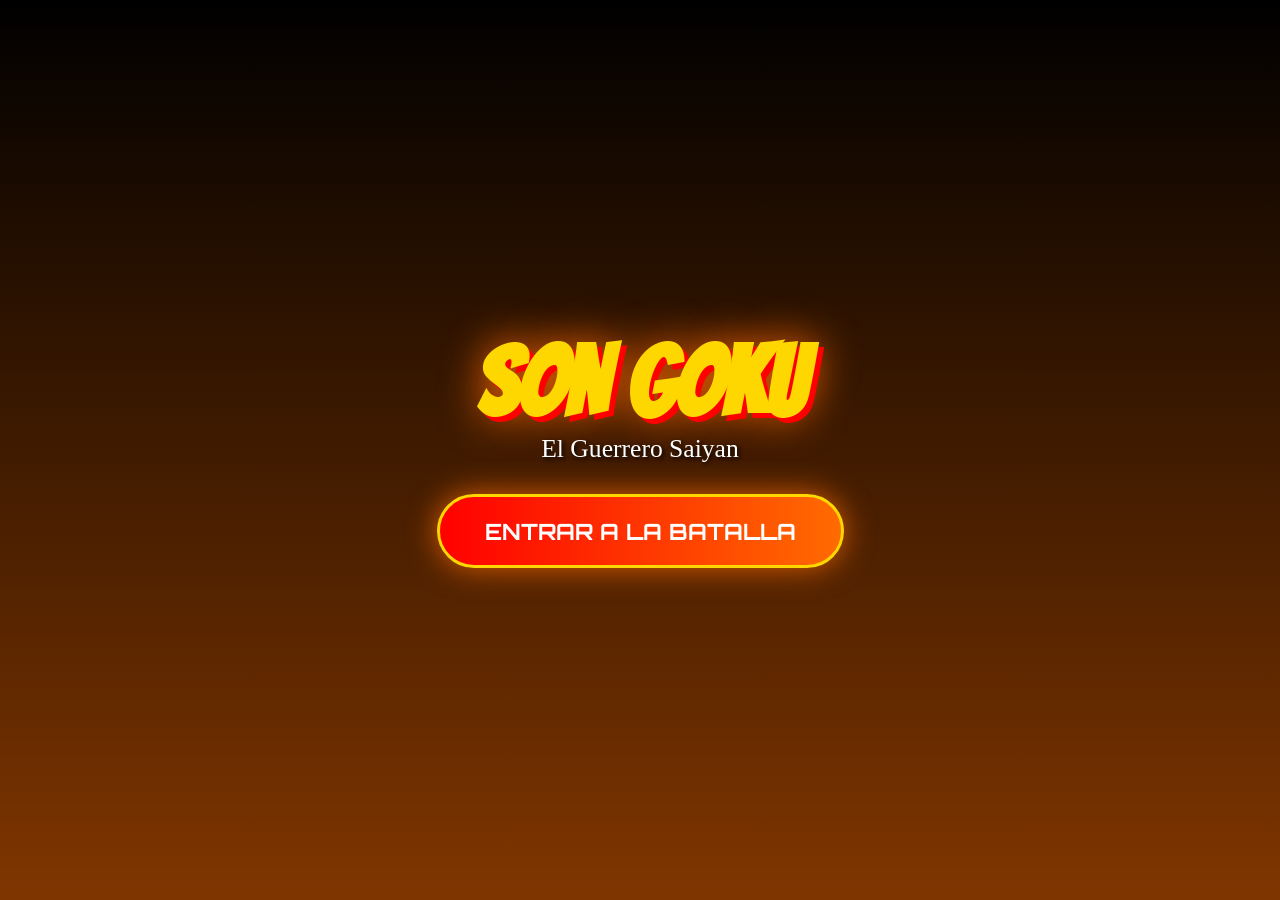
==== index.html @ 40dd5313 "Actualizar index.html" ====
<!DOCTYPE html>
<html lang="es">
<head>
<meta charset="UTF-8">
<meta name="viewport" content="width=device-width, initial-scale=1.0">
<title>Son Goku - El Guerrero Saiyan</title>
<style>
  @import url('https://fonts.googleapis.com/css2?family=Bangers&family=Orbitron:wght@700&display=swap');
    * { margin: 0; padding: 0; }
  body { background: #000; overflow: hidden; }
  
  .hero {
    height: 100vh;
    background: url('https://files.evogb.win/f8g1F2.jpg') center/cover no-repeat;
    display: flex; align-items: center; justify-content: center;
    flex-direction: column; text-align: center;
    position: relative;
  }
  .hero::before {
    content: ''; position: absolute; top: 0; left: 0;
    width: 100%; height: 100%;
    background: linear-gradient(180deg, rgba(0,0,0,0.2) 0%, rgba(255,107,0,0.5) 100%);
  }
  .hero-content { position: relative; z-index: 2; }
  
  h1 {
    font-family: 'Bangers', cursive; font-size: 6rem;
    color: #ffd700; text-shadow: 5px 5px 0px #ff0000, 0 0 40px #ff6b00;
    animation: pulse 1.5s infinite;
  }
  @keyframes pulse { 0%,100% { transform: scale(1); } 50% { transform: scale(1.08); } }
  
  .btn-ki {
    display: inline-block; margin-top: 30px;
    background: linear-gradient(90deg, #ff0000, #ff6b00);
    color: white; padding: 20px 45px; border-radius: 50px;
    text-decoration: none; font-family: 'Orbitron', sans-serif;
    font-weight: 700; font-size: 1.4rem; border: 3px solid #ffd700;
    box-shadow: 0 0 30px rgba(255,107,0,0.8); transition: 0.3s;
  }
  .btn-ki:hover { transform: scale(1.15); box-shadow: 0 0 60px #ff0000; }
</style>
</head>
<body>
  <div class="hero">
    <div class="hero-content">
      <h1>SON GOKU</h1>
      <p style="font-size:1.6rem; color:white; text-shadow:2px 2px 4px #000;">El Guerrero Saiyan</p>
      <a href="productos.html" class="btn-ki">ENTRAR A LA BATALLA</a>
    </div>
  </div>
</body>
</html>
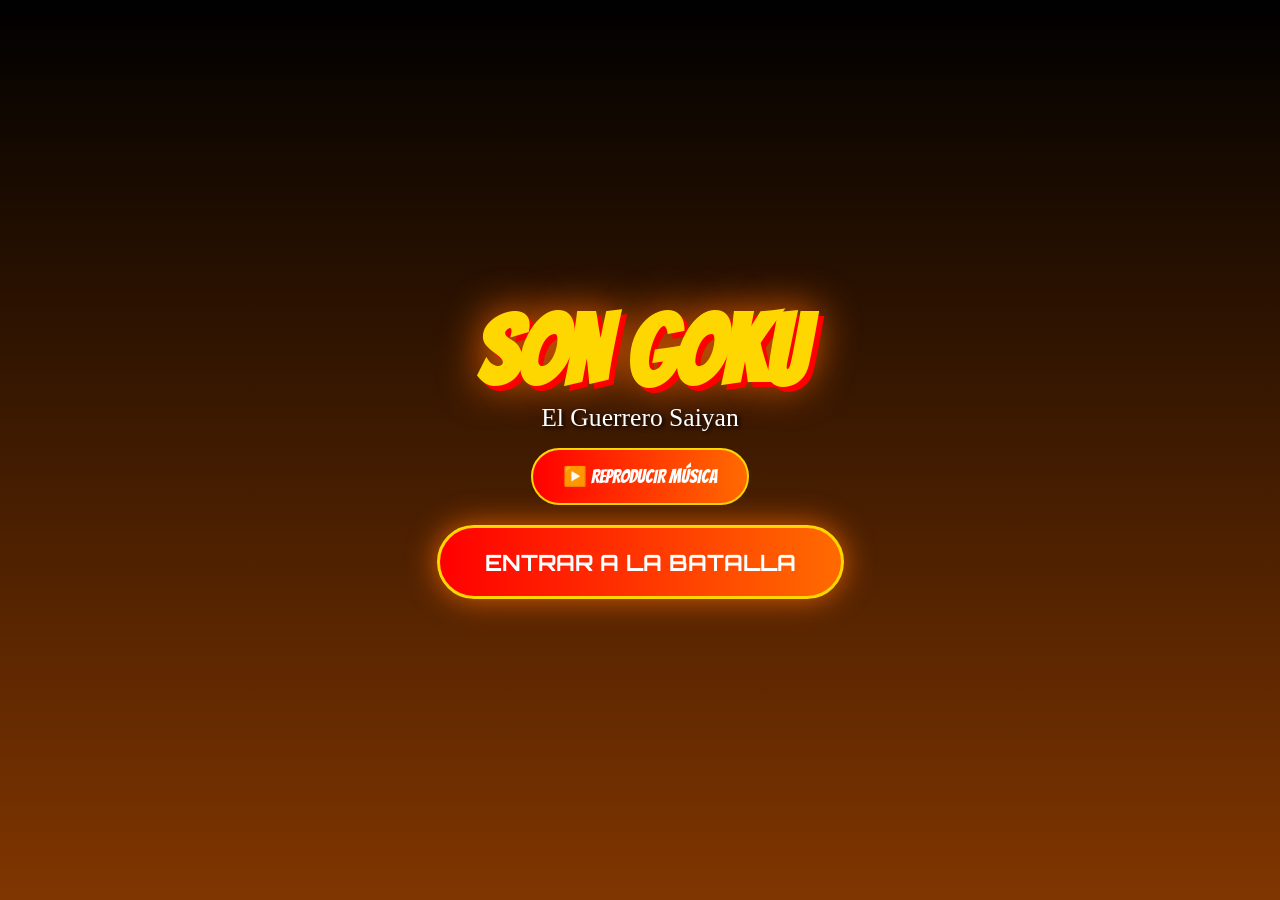
==== commit 0563e74a: "Actualizar index.html" ====
--- a/index.html
+++ b/index.html
@@ -31,7 +31,7 @@
   @keyframes pulse { 0%,100% { transform: scale(1); } 50% { transform: scale(1.08); } }
   
   .btn-ki {
-    display: inline-block; margin-top: 30px;
+    display: inline-block; margin-top: 20px;
     background: linear-gradient(90deg, #ff0000, #ff6b00);
     color: white; padding: 20px 45px; border-radius: 50px;
     text-decoration: none; font-family: 'Orbitron', sans-serif;
@@ -39,15 +39,66 @@
     box-shadow: 0 0 30px rgba(255,107,0,0.8); transition: 0.3s;
   }
   .btn-ki:hover { transform: scale(1.15); box-shadow: 0 0 60px #ff0000; }
+  
+  .btn-music {
+    background: linear-gradient(90deg, #ff0000, #ff6b00);
+    color: white; border: none; padding: 15px 30px;
+    border-radius: 50px; font-family: 'Bangers', cursive; font-size: 1.2rem; cursor: pointer;
+    margin-top: 15px; border: 2px solid #ffd700;
+  }
+  .btn-music:hover { transform: scale(1.1); }
 </style>
 </head>
 <body>
+  <audio id="gokuAudio" loop><source src="goku.mp3" type="audio/mpeg"></audio>
+  
   <div class="hero">
     <div class="hero-content">
       <h1>SON GOKU</h1>
       <p style="font-size:1.6rem; color:white; text-shadow:2px 2px 4px #000;">El Guerrero Saiyan</p>
+      
+      <button class="btn-music" onclick="toggleMusic()">▶️ REPRODUCIR MÚSICA</button>
+      <br>
       <a href="productos.html" class="btn-ki">ENTRAR A LA BATALLA</a>
     </div>
   </div>
+
+<script>
+  const audio = document.getElementById('gokuAudio');
+  const btn = document.querySelector('.btn-music');
+  
+  // Cargar estado de la música
+  window.onload = () => {
+    if(localStorage.getItem('musicPlaying') === 'true') {
+      audio.currentTime = localStorage.getItem('musicTime') || 0;
+      audio.play();
+      btn.innerHTML = '⏸️ PAUSAR MÚSICA';
+    }
+  }
+  
+  // Guardar tiempo cada segundo
+  setInterval(() => {
+    if(!audio.paused) {
+      localStorage.setItem('musicTime', audio.currentTime);
+    }
+  }, 1000);
+  
+  function toggleMusic() {
+    if(audio.paused) {
+      audio.play();
+      btn.innerHTML = '⏸️ PAUSAR MÚSICA';
+      localStorage.setItem('musicPlaying', 'true');
+    } else {
+      audio.pause();
+      btn.innerHTML = '▶️ REPRODUCIR MÚSICA';
+      localStorage.setItem('musicPlaying', 'false');
+    }
+  }
+  
+  // Guardar antes de irse
+  window.onbeforeunload = () => {
+    localStorage.setItem('musicTime', audio.currentTime);
+  }
+</script>
 </body>
 </html>
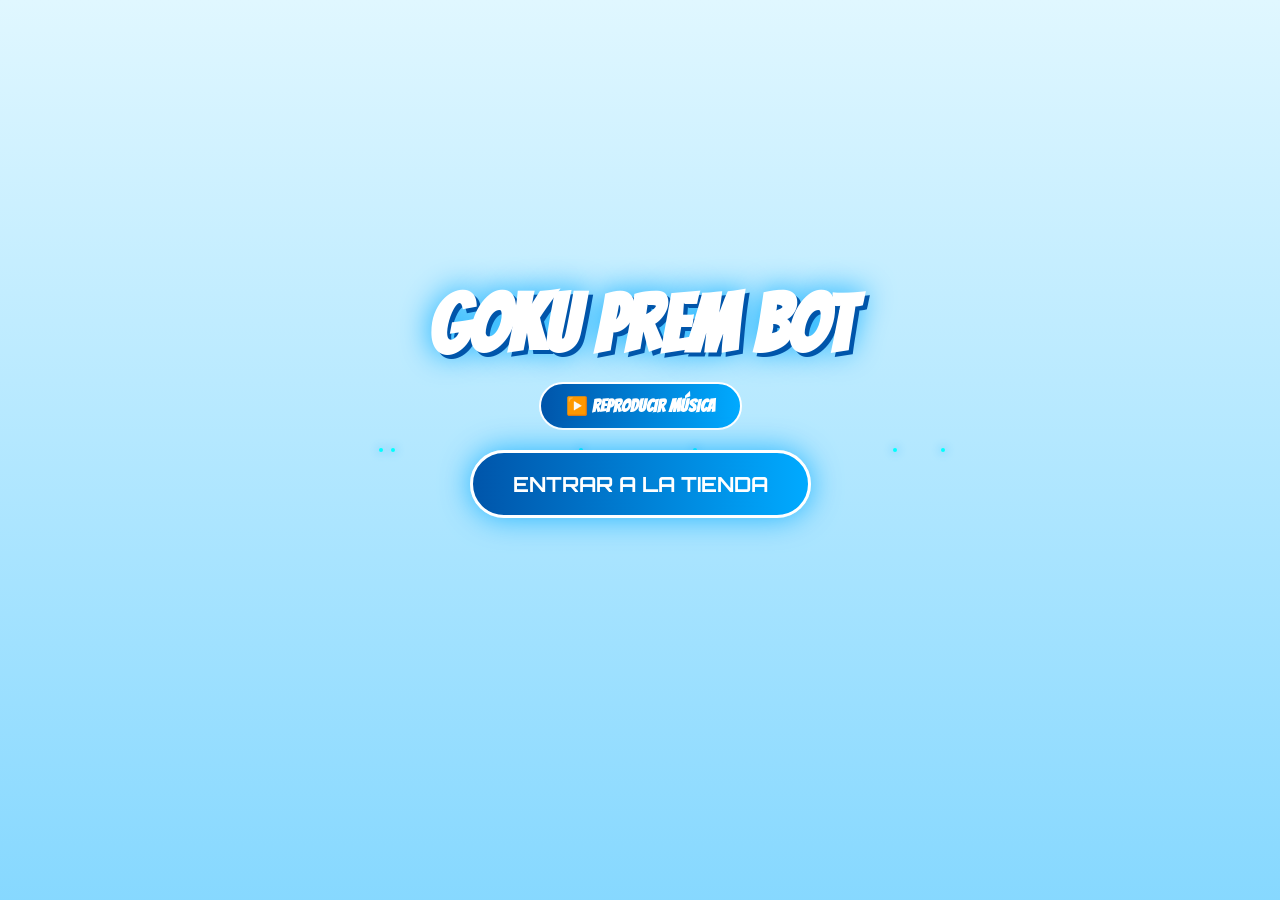
==== commit 591c646e: "Actualizar index.html" ====
--- a/index.html
+++ b/index.html
@@ -3,15 +3,15 @@
 <head>
 <meta charset="UTF-8">
 <meta name="viewport" content="width=device-width, initial-scale=1.0">
-<title>Son Goku - El Guerrero Saiyan</title>
+<title>Goku Prem Bot</title>
 <style>
   @import url('https://fonts.googleapis.com/css2?family=Bangers&family=Orbitron:wght@700&display=swap');
     * { margin: 0; padding: 0; }
-  body { background: #000; overflow: hidden; }
+  body { background: #e0f7ff; overflow: hidden; }
   
   .hero {
     height: 100vh;
-    background: url('https://files.evogb.win/f8g1F2.jpg') center/cover no-repeat;
+    background: url('https://files.evogb.win/UqbLDk.jpg') center/cover no-repeat;
     display: flex; align-items: center; justify-content: center;
     flex-direction: column; text-align: center;
     position: relative;
@@ -19,55 +19,78 @@
   .hero::before {
     content: ''; position: absolute; top: 0; left: 0;
     width: 100%; height: 100%;
-    background: linear-gradient(180deg, rgba(0,0,0,0.2) 0%, rgba(255,107,0,0.5) 100%);
+    background: linear-gradient(180deg, rgba(224,247,255,0.2) 0%, rgba(0,170,255,0.4) 100%);
   }
-  .hero-content { position: relative; z-index: 2; }
+  .hero-content { position: relative; z-index: 2; margin-top: -100px; }
   
   h1 {
-    font-family: 'Bangers', cursive; font-size: 6rem;
-    color: #ffd700; text-shadow: 5px 5px 0px #ff0000, 0 0 40px #ff6b00;
+    font-family: 'Bangers', cursive; font-size: 5rem;
+    color: #ffffff; text-shadow: 4px 4px 0px #0055aa, 0 0 30px #00aaff;
     animation: pulse 1.5s infinite;
   }
-  @keyframes pulse { 0%,100% { transform: scale(1); } 50% { transform: scale(1.08); } }
+  @keyframes pulse { 0%,100% { transform: scale(1); } 50% { transform: scale(1.05); } }
   
   .btn-ki {
     display: inline-block; margin-top: 20px;
-    background: linear-gradient(90deg, #ff0000, #ff6b00);
-    color: white; padding: 20px 45px; border-radius: 50px;
+    background: linear-gradient(90deg, #0055aa, #00aaff);
+    color: white; padding: 18px 40px; border-radius: 50px;
     text-decoration: none; font-family: 'Orbitron', sans-serif;
-    font-weight: 700; font-size: 1.4rem; border: 3px solid #ffd700;
-    box-shadow: 0 0 30px rgba(255,107,0,0.8); transition: 0.3s;
+    font-weight: 700; font-size: 1.3rem; border: 3px solid #fff;
+    box-shadow: 0 0 30px rgba(0,170,255,0.8); transition: 0.3s;
   }
-  .btn-ki:hover { transform: scale(1.15); box-shadow: 0 0 60px #ff0000; }
+  .btn-ki:hover { transform: scale(1.15); box-shadow: 0 0 60px #00ffff; }
   
   .btn-music {
-    background: linear-gradient(90deg, #ff0000, #ff6b00);
-    color: white; border: none; padding: 15px 30px;
-    border-radius: 50px; font-family: 'Bangers', cursive; font-size: 1.2rem; cursor: pointer;
-    margin-top: 15px; border: 2px solid #ffd700;
+    background: linear-gradient(90deg, #0055aa, #00aaff);
+    color: white; border: none; padding: 12px 25px;
+    border-radius: 50px; font-family: 'Bangers', cursive; font-size: 1.1rem; cursor: pointer;
+    margin-top: 15px; border: 2px solid #fff; font-weight: 700;
   }
-  .btn-music:hover { transform: scale(1.1); }
+  
+  /* PARTÍCULAS DE ENERGÍA */
+  .particle {
+    position: absolute; width: 4px; height: 4px;
+    background: #00ffff; border-radius: 50%;
+    box-shadow: 0 0 10px #00aaff;
+    animation: float 8s infinite linear;
+    z-index: 1;
+  }
+  @keyframes float {
+    0% { transform: translateY(100vh) scale(0); opacity: 0; }
+    10% { opacity: 1; }
+    90% { opacity: 1; }
+    100% { transform: translateY(-10vh) scale(1.5); opacity: 0; }
+  }
 </style>
 </head>
 <body>
   <audio id="gokuAudio" loop><source src="goku.mp3" type="audio/mpeg"></audio>
   
-  <div class="hero">
+  <div class="hero" id="hero">
     <div class="hero-content">
-      <h1>SON GOKU</h1>
-      <p style="font-size:1.6rem; color:white; text-shadow:2px 2px 4px #000;">El Guerrero Saiyan</p>
-      
+      <h1>GOKU PREM BOT</h1>
       <button class="btn-music" onclick="toggleMusic()">▶️ REPRODUCIR MÚSICA</button>
       <br>
-      <a href="productos.html" class="btn-ki">ENTRAR A LA BATALLA</a>
+      <a href="productos.html" class="btn-ki">ENTRAR A LA TIENDA</a>
     </div>
   </div>
 
 <script>
   const audio = document.getElementById('gokuAudio');
   const btn = document.querySelector('.btn-music');
+  const hero = document.getElementById('hero');
   
-  // Cargar estado de la música
+  // Crear partículas
+  function createParticle() {
+    const p = document.createElement('div');
+    p.className = 'particle';
+    p.style.left = Math.random() * 100 + 'vw';
+    p.style.animationDuration = (5 + Math.random() * 5) + 's';
+    hero.appendChild(p);
+    setTimeout(() => p.remove(), 8000);
+  }
+  setInterval(createParticle, 150);
+  
   window.onload = () => {
     if(localStorage.getItem('musicPlaying') === 'true') {
       audio.currentTime = localStorage.getItem('musicTime') || 0;
@@ -76,26 +99,20 @@
     }
   }
   
-  // Guardar tiempo cada segundo
   setInterval(() => {
-    if(!audio.paused) {
-      localStorage.setItem('musicTime', audio.currentTime);
-    }
+    if(!audio.paused) { localStorage.setItem('musicTime', audio.currentTime); }
   }, 1000);
   
   function toggleMusic() {
     if(audio.paused) {
-      audio.play();
-      btn.innerHTML = '⏸️ PAUSAR MÚSICA';
+      audio.play(); btn.innerHTML = '⏸️ PAUSAR MÚSICA';
       localStorage.setItem('musicPlaying', 'true');
     } else {
-      audio.pause();
-      btn.innerHTML = '▶️ REPRODUCIR MÚSICA';
+      audio.pause(); btn.innerHTML = '▶️ REPRODUCIR MÚSICA';
       localStorage.setItem('musicPlaying', 'false');
     }
   }
   
-  // Guardar antes de irse
   window.onbeforeunload = () => {
     localStorage.setItem('musicTime', audio.currentTime);
   }
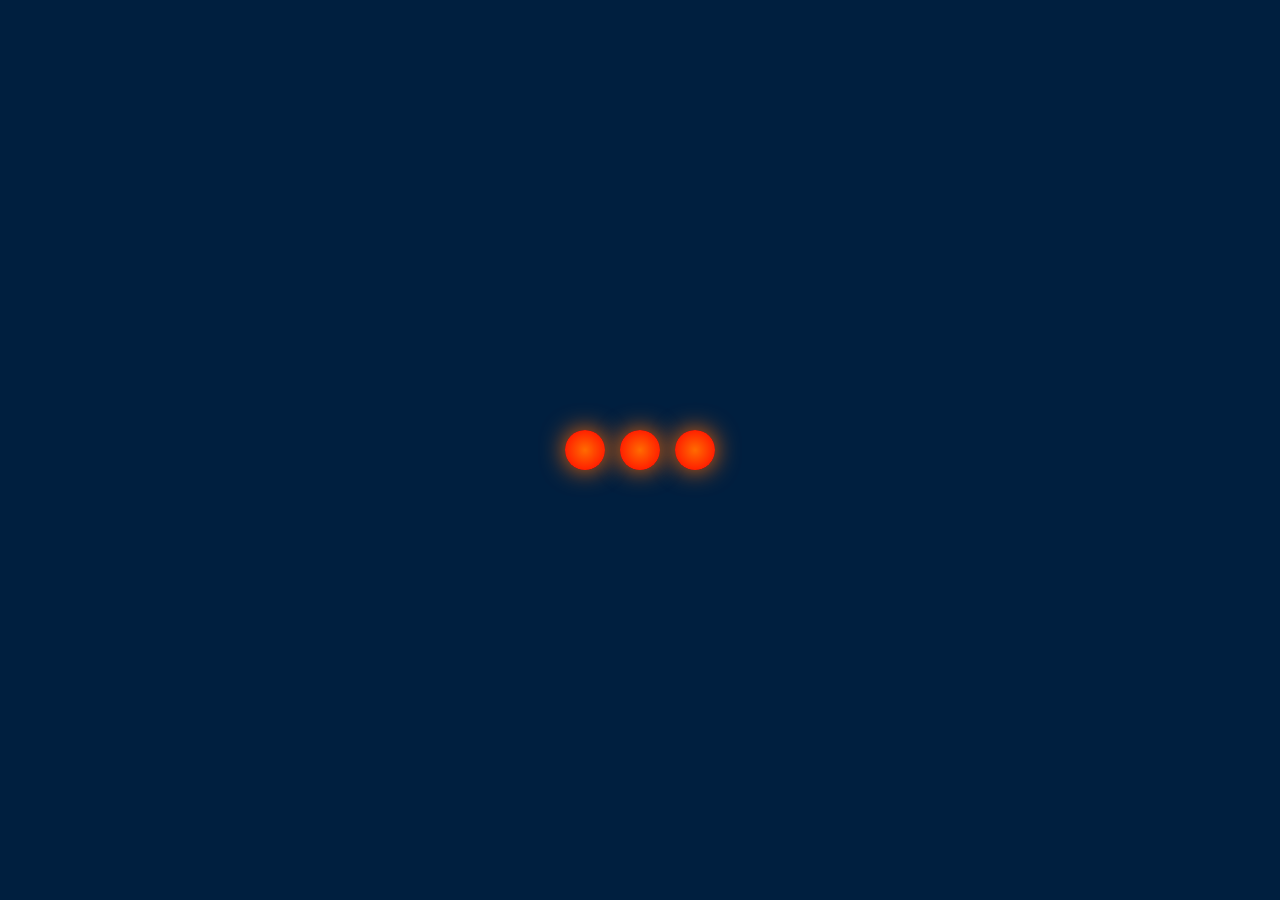
==== commit 248f49e8: "Actualizar index.html" ====
--- a/index.html
+++ b/index.html
@@ -8,70 +8,100 @@
   @import url('https://fonts.googleapis.com/css2?family=Bangers&family=Orbitron:wght@700&display=swap');
     * { margin: 0; padding: 0; }
   body { background: #e0f7ff; overflow: hidden; }
-  
-  .hero {
+
+ .hero {
     height: 100vh;
     background: url('https://files.evogb.win/UqbLDk.jpg') center/cover no-repeat;
     display: flex; align-items: center; justify-content: center;
     flex-direction: column; text-align: center;
     position: relative;
   }
-  .hero::before {
+ .hero::before {
     content: ''; position: absolute; top: 0; left: 0;
     width: 100%; height: 100%;
-    background: linear-gradient(180deg, rgba(224,247,255,0.2) 0%, rgba(0,170,255,0.4) 100%);
+    background: linear-gradient(180deg, rgba(224,247,255,0.3) 0%, rgba(0,170,255,0.5) 100%);
   }
-  .hero-content { position: relative; z-index: 2; margin-top: -100px; }
-  
+ .hero-content { position: relative; z-index: 2; }
+
   h1 {
     font-family: 'Bangers', cursive; font-size: 5rem;
     color: #ffffff; text-shadow: 4px 4px 0px #0055aa, 0 0 30px #00aaff;
-    animation: pulse 1.5s infinite;
+    opacity: 0; animation: aparecer 1s 2s forwards;
   }
-  @keyframes pulse { 0%,100% { transform: scale(1); } 50% { transform: scale(1.05); } }
-  
-  .btn-ki {
-    display: inline-block; margin-top: 20px;
+  @keyframes aparecer { to { opacity: 1; transform: scale(1); } }
+
+ .frase {
+    color: #ccefff; font-size: 1.3rem; margin: 10px 0 20px;
+    height: 30px; font-family: 'Orbitron'; text-shadow: 2px 2px 4px #000;
+  }
+
+ .btn-ki {
+    display: inline-block; margin-top: 15px;
     background: linear-gradient(90deg, #0055aa, #00aaff);
     color: white; padding: 18px 40px; border-radius: 50px;
     text-decoration: none; font-family: 'Orbitron', sans-serif;
     font-weight: 700; font-size: 1.3rem; border: 3px solid #fff;
     box-shadow: 0 0 30px rgba(0,170,255,0.8); transition: 0.3s;
+    animation: aura 1.5s infinite;
   }
-  .btn-ki:hover { transform: scale(1.15); box-shadow: 0 0 60px #00ffff; }
-  
-  .btn-music {
+  @keyframes aura { 0%,100% { box-shadow: 0 0 30px #00aaff; } 50% { box-shadow: 0 0 60px #00ffff; transform: scale(1.05); } }
+
+ .btn-music {
     background: linear-gradient(90deg, #0055aa, #00aaff);
     color: white; border: none; padding: 12px 25px;
     border-radius: 50px; font-family: 'Bangers', cursive; font-size: 1.1rem; cursor: pointer;
-    margin-top: 15px; border: 2px solid #fff; font-weight: 700;
+    margin-bottom: 15px; border: 2px solid #fff;
   }
-  
-  /* PARTÍCULAS DE ENERGÍA */
-  .particle {
-    position: absolute; width: 4px; height: 4px;
-    background: #00ffff; border-radius: 50%;
-    box-shadow: 0 0 10px #00aaff;
-    animation: float 8s infinite linear;
-    z-index: 1;
+
+  /* BENEFICIOS */
+ .beneficios {
+    display: flex; gap: 20px; margin-top: 30px; justify-content: center; flex-wrap: wrap;
   }
-  @keyframes float {
-    0% { transform: translateY(100vh) scale(0); opacity: 0; }
-    10% { opacity: 1; }
-    90% { opacity: 1; }
-    100% { transform: translateY(-10vh) scale(1.5); opacity: 0; }
+ .beneficio {
+    background: rgba(255,255,255,0.9); padding: 15px; border-radius: 12px;
+    border: 2px solid #00aaff; width: 150px; backdrop-filter: blur(5px);
   }
+ .beneficio-icon { font-size: 2rem; }
+
+  /* CONTADOR */
+ .poder { color: #fff; font-size: 1.2rem; margin-top: 20px; text-shadow: 2px 2px 4px #000; }
+
+  /* ESFERAS CARGA */
+ .loader { position: fixed; top: 0; left: 0; width: 100%; height: 100%; background: #001f3f; z-index: 10000; display: flex; justify-content: center; align-items: center; gap: 15px; }
+ .esfera { width: 40px; height: 40px; background: radial-gradient(circle, #ff6b00, #ff0000); border-radius: 50%; animation: girar 1.5s infinite; box-shadow: 0 0 25px #ff6b00; }
+ .esfera:nth-child(2) { animation-delay: 0.2s; }
+ .esfera:nth-child(3) { animation-delay: 0.4s; }
+  @keyframes girar { 0%,100% { transform: translateY(0); } 50% { transform: translateY(-25px); } }
+
+  /* PARTÍCULAS */
+ .particle { position: absolute; width: 4px; height: 4px; background: #00ffff; border-radius: 50%; box-shadow: 0 0 10px #00aaff; animation: float 8s infinite linear; z-index: 1; }
+  @keyframes float { 0% { transform: translateY(100vh) scale(0); opacity: 0; } 10% { opacity: 1; } 100% { transform: translateY(-10vh) scale(1.5); opacity: 0; } }
 </style>
 </head>
 <body>
+  <!-- CARGA ESFERAS -->
+  <div class="loader" id="loader">
+    <div class="esfera"></div><div class="esfera"></div><div class="esfera"></div>
+  </div>
+
   <audio id="gokuAudio" loop><source src="goku.mp3" type="audio/mpeg"></audio>
-  
+
   <div class="hero" id="hero">
     <div class="hero-content">
-      <h1>GOKU PREM BOT</h1>
+      <h1 id="titulo">GOKU PREM BOT</h1>
+      <div class="frase" id="frase"></div>
+
       <button class="btn-music" onclick="toggleMusic()">▶️ REPRODUCIR MÚSICA</button>
       <br>
-      <a href="productos.html" class="btn-ki">ENTRAR A LA TIENDA</a>
+      <a href="productos.html" class="btn-ki">ENTRAR A LA BATALLA</a>
+
+      <div class="beneficios">
+        <div class="beneficio"><div class="beneficio-icon">⚡</div><b>Rápido</b><br><small>Entrega 24h</small></div>
+        <div class="beneficio"><div class="beneficio-icon">💪</div><b>Poderoso</b><br><small>0 Fallas</small></div>
+        <div class="beneficio"><div class="beneficio-icon">🔥</div><b>Barato</b><br><small>Desde S/5</small></div>
+      </div>
+
+      <div class="poder">NIVEL DE PODER: <span id="poder">0</span></div>
     </div>
   </div>
 
@@ -79,8 +109,50 @@
   const audio = document.getElementById('gokuAudio');
   const btn = document.querySelector('.btn-music');
   const hero = document.getElementById('hero');
-  
-  // Crear partículas
+
+  // QUITAR LOADER
+  window.onload = () => {
+    setTimeout(() => document.getElementById('loader').style.display='none', 2000);
+    escribirFrase();
+    iniciarContador();
+    if(localStorage.getItem('musicPlaying') === 'true') {
+      audio.currentTime = localStorage.getItem('musicTime') || 0;
+      audio.play(); btn.innerHTML = '⏸️ PAUSAR MÚSICA';
+    }
+  }
+
+  // 1. FRASE ESCRIBIENDOSE
+  const frases = [
+    "¡Yo soy el que va a superar a todos!",
+    "¡Mi poder no tiene límites!",
+    "¡Hora de vender como un Saiyan!"
+  ];
+  let fIndex = 0;
+  function escribirFrase(){
+    const frase = frases[fIndex];
+    let i = 0;
+    document.getElementById('frase').innerText = '';
+    const interval = setInterval(() => {
+      document.getElementById('frase').innerText += frase[i];
+      i++;
+      if(i >= frase.length) {
+        clearInterval(interval);
+        setTimeout(() => { fIndex = (fIndex+1)%frases.length; escribirFrase(); }, 3000);
+      }
+    }, 70);
+  }
+
+  // 2. CONTADOR PODER
+  function iniciarContador(){
+    let poder = 0;
+    const interval = setInterval(() => {
+      poder += 200;
+      document.getElementById('poder').innerText = poder + "+";
+      if(poder >= 9000) clearInterval(interval);
+    }, 50);
+  }
+
+  // 3. PARTÍCULAS
   function createParticle() {
     const p = document.createElement('div');
     p.className = 'particle';
@@ -90,19 +162,12 @@
     setTimeout(() => p.remove(), 8000);
   }
   setInterval(createParticle, 150);
-  
-  window.onload = () => {
-    if(localStorage.getItem('musicPlaying') === 'true') {
-      audio.currentTime = localStorage.getItem('musicTime') || 0;
-      audio.play();
-      btn.innerHTML = '⏸️ PAUSAR MÚSICA';
-    }
-  }
-  
+
+  // 4. MUSICA CONTINUA
   setInterval(() => {
     if(!audio.paused) { localStorage.setItem('musicTime', audio.currentTime); }
   }, 1000);
-  
+
   function toggleMusic() {
     if(audio.paused) {
       audio.play(); btn.innerHTML = '⏸️ PAUSAR MÚSICA';
@@ -112,7 +177,7 @@
       localStorage.setItem('musicPlaying', 'false');
     }
   }
-  
+
   window.onbeforeunload = () => {
     localStorage.setItem('musicTime', audio.currentTime);
   }
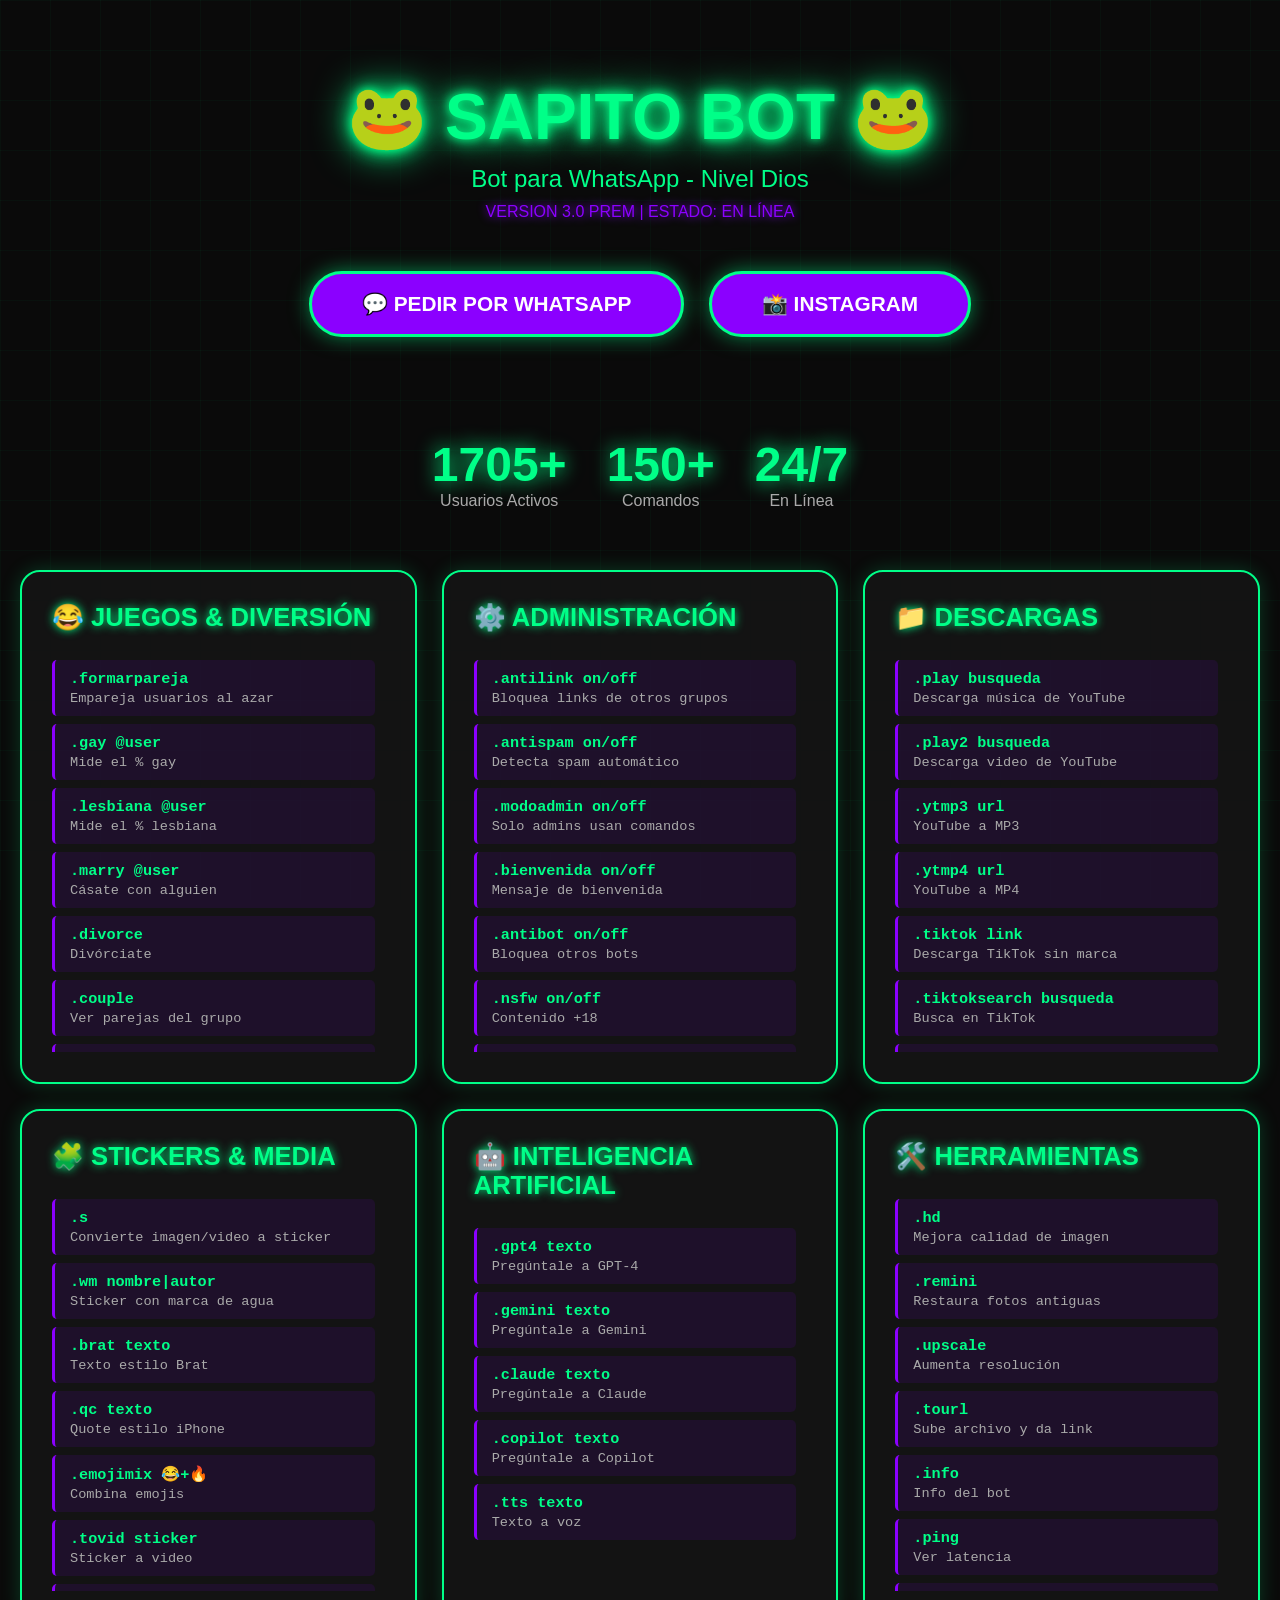
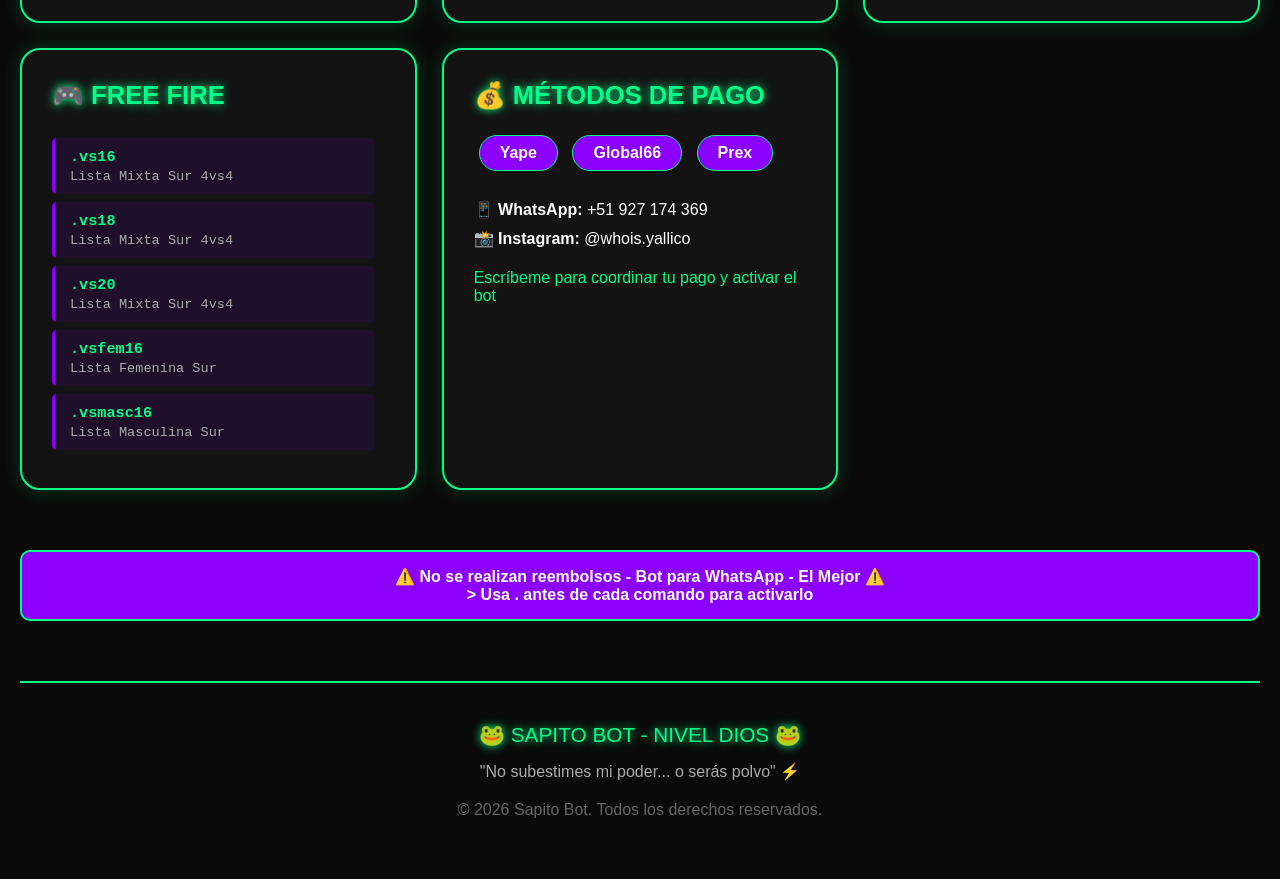
==== commit 68981699: "Actualizar index.html" ====
--- a/index.html
+++ b/index.html
@@ -1,186 +1,414 @@
 <!DOCTYPE html>
 <html lang="es">
 <head>
-<meta charset="UTF-8">
-<meta name="viewport" content="width=device-width, initial-scale=1.0">
-<title>Goku Prem Bot</title>
-<style>
-  @import url('https://fonts.googleapis.com/css2?family=Bangers&family=Orbitron:wght@700&display=swap');
-    * { margin: 0; padding: 0; }
-  body { background: #e0f7ff; overflow: hidden; }
-
- .hero {
-    height: 100vh;
-    background: url('https://files.evogb.win/UqbLDk.jpg') center/cover no-repeat;
-    display: flex; align-items: center; justify-content: center;
-    flex-direction: column; text-align: center;
-    position: relative;
-  }
- .hero::before {
-    content: ''; position: absolute; top: 0; left: 0;
-    width: 100%; height: 100%;
-    background: linear-gradient(180deg, rgba(224,247,255,0.3) 0%, rgba(0,170,255,0.5) 100%);
-  }
- .hero-content { position: relative; z-index: 2; }
-
-  h1 {
-    font-family: 'Bangers', cursive; font-size: 5rem;
-    color: #ffffff; text-shadow: 4px 4px 0px #0055aa, 0 0 30px #00aaff;
-    opacity: 0; animation: aparecer 1s 2s forwards;
-  }
-  @keyframes aparecer { to { opacity: 1; transform: scale(1); } }
-
- .frase {
-    color: #ccefff; font-size: 1.3rem; margin: 10px 0 20px;
-    height: 30px; font-family: 'Orbitron'; text-shadow: 2px 2px 4px #000;
-  }
-
- .btn-ki {
-    display: inline-block; margin-top: 15px;
-    background: linear-gradient(90deg, #0055aa, #00aaff);
-    color: white; padding: 18px 40px; border-radius: 50px;
-    text-decoration: none; font-family: 'Orbitron', sans-serif;
-    font-weight: 700; font-size: 1.3rem; border: 3px solid #fff;
-    box-shadow: 0 0 30px rgba(0,170,255,0.8); transition: 0.3s;
-    animation: aura 1.5s infinite;
-  }
-  @keyframes aura { 0%,100% { box-shadow: 0 0 30px #00aaff; } 50% { box-shadow: 0 0 60px #00ffff; transform: scale(1.05); } }
-
- .btn-music {
-    background: linear-gradient(90deg, #0055aa, #00aaff);
-    color: white; border: none; padding: 12px 25px;
-    border-radius: 50px; font-family: 'Bangers', cursive; font-size: 1.1rem; cursor: pointer;
-    margin-bottom: 15px; border: 2px solid #fff;
-  }
-
-  /* BENEFICIOS */
- .beneficios {
-    display: flex; gap: 20px; margin-top: 30px; justify-content: center; flex-wrap: wrap;
-  }
- .beneficio {
-    background: rgba(255,255,255,0.9); padding: 15px; border-radius: 12px;
-    border: 2px solid #00aaff; width: 150px; backdrop-filter: blur(5px);
-  }
- .beneficio-icon { font-size: 2rem; }
-
-  /* CONTADOR */
- .poder { color: #fff; font-size: 1.2rem; margin-top: 20px; text-shadow: 2px 2px 4px #000; }
-
-  /* ESFERAS CARGA */
- .loader { position: fixed; top: 0; left: 0; width: 100%; height: 100%; background: #001f3f; z-index: 10000; display: flex; justify-content: center; align-items: center; gap: 15px; }
- .esfera { width: 40px; height: 40px; background: radial-gradient(circle, #ff6b00, #ff0000); border-radius: 50%; animation: girar 1.5s infinite; box-shadow: 0 0 25px #ff6b00; }
- .esfera:nth-child(2) { animation-delay: 0.2s; }
- .esfera:nth-child(3) { animation-delay: 0.4s; }
-  @keyframes girar { 0%,100% { transform: translateY(0); } 50% { transform: translateY(-25px); } }
-
-  /* PARTÍCULAS */
- .particle { position: absolute; width: 4px; height: 4px; background: #00ffff; border-radius: 50%; box-shadow: 0 0 10px #00aaff; animation: float 8s infinite linear; z-index: 1; }
-  @keyframes float { 0% { transform: translateY(100vh) scale(0); opacity: 0; } 10% { opacity: 1; } 100% { transform: translateY(-10vh) scale(1.5); opacity: 0; } }
-</style>
+    <meta charset="UTF-8">
+    <meta name="viewport" content="width=device-width, initial-scale=1.0">
+    <title>Sapito Bot - Bot para WhatsApp | Nivel Dios</title>
+    <style>
+        * {
+            margin: 0;
+            padding: 0;
+            box-sizing: border-box;
+        }
+
+        body {
+            font-family: 'Arial Black', 'Helvetica', sans-serif;
+            background: #0a0a0a;
+            color: #fff;
+            overflow-x: hidden;
+        }
+
+        .bg-grid {
+            position: fixed;
+            top: 0;
+            left: 0;
+            width: 100%;
+            height: 100%;
+            background: 
+                linear-gradient(90deg, rgba(0,255,136,0.03) 1px, transparent 1px),
+                linear-gradient(rgba(0,255,136,0.03) 1px, transparent 1px);
+            background-size: 50px 50px;
+            z-index: -1;
+            animation: gridMove 20s linear infinite;
+        }
+
+        @keyframes gridMove {
+            0% { transform: translate(0, 0); }
+            100% { transform: translate(50px, 50px); }
+        }
+
+        .container {
+            max-width: 1400px;
+            margin: 0 auto;
+            padding: 20px;
+            position: relative;
+            z-index: 1;
+        }
+
+        header {
+            text-align: center;
+            padding: 60px 20px 40px;
+        }
+
+        .logo {
+            font-size: 4rem;
+            font-weight: 900;
+            color: #00ff88;
+            text-shadow: 
+                0 0 10px #00ff88,
+                0 0 20px #00ff88,
+                0 0 40px #00ff88;
+            margin-bottom: 10px;
+            animation: glow 2s ease-in-out infinite alternate;
+        }
+
+        @keyframes glow {
+            from { text-shadow: 0 0 10px #00ff88, 0 0 20px #00ff88, 0 0 40px #00ff88; }
+            to { text-shadow: 0 0 20px #00ff88, 0 0 30px #00ff88, 0 0 60px #00ff88; }
+        }
+
+        .subtitle {
+            font-size: 1.5rem;
+            color: #00ff88;
+            margin-bottom: 10px;
+        }
+
+        .version {
+            font-size: 1rem;
+            color: #8b00ff;
+            text-shadow: 0 0 10px #8b00ff;
+            margin-bottom: 30px;
+        }
+
+        .cta-btn {
+            display: inline-block;
+            background: #8b00ff;
+            color: #fff;
+            padding: 18px 50px;
+            font-size: 1.3rem;
+            font-weight: bold;
+            text-decoration: none;
+            border-radius: 50px;
+            border: 3px solid #00ff88;
+            box-shadow: 0 0 20px rgba(0,255,136,0.5);
+            transition: all 0.3s ease;
+            margin: 20px 10px;
+        }
+
+        .cta-btn:hover {
+            transform: scale(1.05);
+            box-shadow: 0 0 40px rgba(0,255,136,0.8);
+            background: #a020f0;
+        }
+
+        .info-grid {
+            display: grid;
+            grid-template-columns: repeat(auto-fit, minmax(320px, 1fr));
+            gap: 25px;
+            margin: 60px 0;
+        }
+
+        .card {
+            background: rgba(20,20,20,0.9);
+            border: 2px solid #00ff88;
+            border-radius: 20px;
+            padding: 30px;
+            box-shadow: 0 0 20px rgba(0,255,136,0.2);
+            transition: all 0.3s ease;
+        }
+
+        .card:hover {
+            transform: translateY(-10px);
+            box-shadow: 0 0 40px rgba(0,255,136,0.4);
+        }
+
+        .card h3 {
+            color: #00ff88;
+            font-size: 1.6rem;
+            margin-bottom: 20px;
+            text-shadow: 0 0 10px #00ff88;
+            display: flex;
+            align-items: center;
+            gap: 10px;
+        }
+
+        .cmd-list {
+            max-height: 400px;
+            overflow-y: auto;
+            padding-right: 10px;
+        }
+
+        .cmd-list::-webkit-scrollbar {
+            width: 6px;
+        }
+
+        .cmd-list::-webkit-scrollbar-thumb {
+            background: #00ff88;
+            border-radius: 10px;
+        }
+
+        .cmd {
+            background: rgba(139,0,255,0.1);
+            border-left: 3px solid #8b00ff;
+            padding: 10px 15px;
+            margin: 8px 0;
+            border-radius: 5px;
+            font-family: 'Courier New', monospace;
+            font-size: 0.95rem;
+            transition: all 0.2s;
+        }
+
+        .cmd:hover {
+            background: rgba(139,0,255,0.2);
+            border-left-color: #00ff88;
+        }
+
+        .cmd-name {
+            color: #00ff88;
+            font-weight: bold;
+        }
+
+        .cmd-desc {
+            color: #aaa;
+            font-size: 0.85rem;
+            display: block;
+            margin-top: 3px;
+        }
+
+        .badge {
+            display: inline-block;
+            background: #8b00ff;
+            color: #fff;
+            padding: 8px 20px;
+            border-radius: 20px;
+            margin: 5px;
+            font-weight: bold;
+            border: 1px solid #00ff88;
+        }
+
+        .stats {
+            display: flex;
+            justify-content: center;
+            gap: 40px;
+            margin: 40px 0;
+            flex-wrap: wrap;
+        }
+
+        .stat {
+            text-align: center;
+        }
+
+        .stat-num {
+            font-size: 3rem;
+            color: #00ff88;
+            text-shadow: 0 0 20px #00ff88;
+            font-weight: 900;
+        }
+
+        .stat-label {
+            color: #aaa;
+            font-size: 1rem;
+        }
+
+        .warning {
+            background: #8b00ff;
+            color: #fff;
+            padding: 15px;
+            border-radius: 10px;
+            margin: 30px 0;
+            border: 2px solid #00ff88;
+            font-weight: bold;
+            text-align: center;
+        }
+
+        footer {
+            text-align: center;
+            padding: 40px 20px;
+            border-top: 2px solid #00ff88;
+            margin-top: 60px;
+        }
+
+        @media (max-width: 768px) {
+            .logo { font-size: 2.5rem; }
+            .subtitle { font-size: 1.1rem; }
+            .cta-btn { padding: 15px 30px; font-size: 1.1rem; }
+            .info-grid { grid-template-columns: 1fr; }
+        }
+    </style>
 </head>
 <body>
-  <!-- CARGA ESFERAS -->
-  <div class="loader" id="loader">
-    <div class="esfera"></div><div class="esfera"></div><div class="esfera"></div>
-  </div>
-
-  <audio id="gokuAudio" loop><source src="goku.mp3" type="audio/mpeg"></audio>
-
-  <div class="hero" id="hero">
-    <div class="hero-content">
-      <h1 id="titulo">GOKU PREM BOT</h1>
-      <div class="frase" id="frase"></div>
-
-      <button class="btn-music" onclick="toggleMusic()">▶️ REPRODUCIR MÚSICA</button>
-      <br>
-      <a href="productos.html" class="btn-ki">ENTRAR A LA BATALLA</a>
-
-      <div class="beneficios">
-        <div class="beneficio"><div class="beneficio-icon">⚡</div><b>Rápido</b><br><small>Entrega 24h</small></div>
-        <div class="beneficio"><div class="beneficio-icon">💪</div><b>Poderoso</b><br><small>0 Fallas</small></div>
-        <div class="beneficio"><div class="beneficio-icon">🔥</div><b>Barato</b><br><small>Desde S/5</small></div>
-      </div>
-
-      <div class="poder">NIVEL DE PODER: <span id="poder">0</span></div>
+    <div class="bg-grid"></div>
+    
+    <div class="container">
+        <header>
+            <h1 class="logo">🐸 SAPITO BOT 🐸</h1>
+            <p class="subtitle">Bot para WhatsApp - Nivel Dios</p>
+            <p class="version">VERSION 3.0 PREM | ESTADO: EN LÍNEA</p>
+            <a href="https://wa.me/51927174369" class="cta-btn">💬 PEDIR POR WHATSAPP</a>
+            <a href="https://instagram.com/whois.yallico" class="cta-btn">📸 INSTAGRAM</a>
+        </header>
+
+        <div class="stats">
+            <div class="stat">
+                <div class="stat-num">1705+</div>
+                <div class="stat-label">Usuarios Activos</div>
+            </div>
+            <div class="stat">
+                <div class="stat-num">150+</div>
+                <div class="stat-label">Comandos</div>
+            </div>
+            <div class="stat">
+                <div class="stat-num">24/7</div>
+                <div class="stat-label">En Línea</div>
+            </div>
+        </div>
+
+        <div class="info-grid">
+            <div class="card">
+                <h3>😂 JUEGOS & DIVERSIÓN</h3>
+                <div class="cmd-list">
+                    <div class="cmd"><span class="cmd-name">.formarpareja</span><span class="cmd-desc">Empareja usuarios al azar</span></div>
+                    <div class="cmd"><span class="cmd-name">.gay @user</span><span class="cmd-desc">Mide el % gay</span></div>
+                    <div class="cmd"><span class="cmd-name">.lesbiana @user</span><span class="cmd-desc">Mide el % lesbiana</span></div>
+                    <div class="cmd"><span class="cmd-name">.marry @user</span><span class="cmd-desc">Cásate con alguien</span></div>
+                    <div class="cmd"><span class="cmd-name">.divorce</span><span class="cmd-desc">Divórciate</span></div>
+                    <div class="cmd"><span class="cmd-name">.couple</span><span class="cmd-desc">Ver parejas del grupo</span></div>
+                    <div class="cmd"><span class="cmd-name">.chisme @</span><span class="cmd-desc">Genera chisme random</span></div>
+                    <div class="cmd"><span class="cmd-name">.piropo @</span><span class="cmd-desc">Lanza piropo</span></div>
+                    <div class="cmd"><span class="cmd-name">.top texto</span><span class="cmd-desc">Top 10 de cualquier cosa</span></div>
+                    <div class="cmd"><span class="cmd-name">.pelea @user</span><span class="cmd-desc">Inicia pelea épica</span></div>
+                    <div class="cmd"><span class="cmd-name">.cachetear @user</span><span class="cmd-desc">Cachetea a alguien</span></div>
+                    <div class="cmd"><span class="cmd-name">.abrazar @user</span><span class="cmd-desc">Abraza con cariño</span></div>
+                    <div class="cmd"><span class="cmd-name">.kiss @user</span><span class="cmd-desc">Beso romántico</span></div>
+                    <div class="cmd"><span class="cmd-name">.pregunta</span><span class="cmd-desc">Pregunta random</span></div>
+                    <div class="cmd"><span class="cmd-name">.verdad</span><span class="cmd-desc">Verdad o reto</span></div>
+                    <div class="cmd"><span class="cmd-name">.chiste</span><span class="cmd-desc">Cuenta un chiste</span></div>
+                    <div class="cmd"><span class="cmd-name">.facto</span><span class="cmd-desc">Tira un facto</span></div>
+                </div>
+            </div>
+
+            <div class="card">
+                <h3>⚙️ ADMINISTRACIÓN</h3>
+                <div class="cmd-list">
+                    <div class="cmd"><span class="cmd-name">.antilink on/off</span><span class="cmd-desc">Bloquea links de otros grupos</span></div>
+                    <div class="cmd"><span class="cmd-name">.antispam on/off</span><span class="cmd-desc">Detecta spam automático</span></div>
+                    <div class="cmd"><span class="cmd-name">.modoadmin on/off</span><span class="cmd-desc">Solo admins usan comandos</span></div>
+                    <div class="cmd"><span class="cmd-name">.bienvenida on/off</span><span class="cmd-desc">Mensaje de bienvenida</span></div>
+                    <div class="cmd"><span class="cmd-name">.antibot on/off</span><span class="cmd-desc">Bloquea otros bots</span></div>
+                    <div class="cmd"><span class="cmd-name">.nsfw on/off</span><span class="cmd-desc">Contenido +18</span></div>
+                    <div class="cmd"><span class="cmd-name">.antiprivado on/off</span><span class="cmd-desc">No responde al privado</span></div>
+                    <div class="cmd"><span class="cmd-name">.autoread on/off</span><span class="cmd-desc">Marca mensajes como leídos</span></div>
+                    <div class="cmd"><span class="cmd-name">.setwelcome</span><span class="cmd-desc">Configura bienvenida</span></div>
+                    <div class="cmd"><span class="cmd-name">.setbye</span><span class="cmd-desc">Configura despedida</span></div>
+                    <div class="cmd"><span class="cmd-name">.promote @user</span><span class="cmd-desc">Dar admin</span></div>
+                    <div class="cmd"><span class="cmd-name">.demote @user</span><span class="cmd-desc">Quitar admin</span></div>
+                    <div class="cmd"><span class="cmd-name">.kick @user</span><span class="cmd-desc">Expulsar usuario</span></div>
+                    <div class="cmd"><span class="cmd-name">.mute @user</span><span class="cmd-desc">Silenciar usuario</span></div>
+                    <div class="cmd"><span class="cmd-name">.abrir</span><span class="cmd-desc">Abrir grupo</span></div>
+                    <div class="cmd"><span class="cmd-name">.cerrar</span><span class="cmd-desc">Cerrar grupo</span></div>
+                    <div class="cmd"><span class="cmd-name">.todos texto</span><span class="cmd-desc">Menciona a todos</span></div>
+                    <div class="cmd"><span class="cmd-name">.link</span><span class="cmd-desc">Link del grupo</span></div>
+                </div>
+            </div>
+
+            <div class="card">
+                <h3>📁 DESCARGAS</h3>
+                <div class="cmd-list">
+                    <div class="cmd"><span class="cmd-name">.play busqueda</span><span class="cmd-desc">Descarga música de YouTube</span></div>
+                    <div class="cmd"><span class="cmd-name">.play2 busqueda</span><span class="cmd-desc">Descarga video de YouTube</span></div>
+                    <div class="cmd"><span class="cmd-name">.ytmp3 url</span><span class="cmd-desc">YouTube a MP3</span></div>
+                    <div class="cmd"><span class="cmd-name">.ytmp4 url</span><span class="cmd-desc">YouTube a MP4</span></div>
+                    <div class="cmd"><span class="cmd-name">.tiktok link</span><span class="cmd-desc">Descarga TikTok sin marca</span></div>
+                    <div class="cmd"><span class="cmd-name">.tiktoksearch busqueda</span><span class="cmd-desc">Busca en TikTok</span></div>
+                    <div class="cmd"><span class="cmd-name">.ig link</span><span class="cmd-desc">Descarga de Instagram</span></div>
+                    <div class="cmd"><span class="cmd-name">.fb link</span><span class="cmd-desc">Descarga de Facebook</span></div>
+                    <div class="cmd"><span class="cmd-name">.spotify busqueda</span><span class="cmd-desc">Descarga de Spotify</span></div>
+                    <div class="cmd"><span class="cmd-name">.mediafire link</span><span class="cmd-desc">Descarga de MediaFire</span></div>
+                    <div class="cmd"><span class="cmd-name">.yts busqueda</span><span class="cmd-desc">Busca en YouTube</span></div>
+                    <div class="cmd"><span class="cmd-name">.google busqueda</span><span class="cmd-desc">Busca en Google</span></div>
+                </div>
+            </div>
+
+            <div class="card">
+                <h3>🧩 STICKERS & MEDIA</h3>
+                <div class="cmd-list">
+                    <div class="cmd"><span class="cmd-name">.s</span><span class="cmd-desc">Convierte imagen/video a sticker</span></div>
+                    <div class="cmd"><span class="cmd-name">.wm nombre|autor</span><span class="cmd-desc">Sticker con marca de agua</span></div>
+                    <div class="cmd"><span class="cmd-name">.brat texto</span><span class="cmd-desc">Texto estilo Brat</span></div>
+                    <div class="cmd"><span class="cmd-name">.qc texto</span><span class="cmd-desc">Quote estilo iPhone</span></div>
+                    <div class="cmd"><span class="cmd-name">.emojimix 😂+🔥</span><span class="cmd-desc">Combina emojis</span></div>
+                    <div class="cmd"><span class="cmd-name">.tovid sticker</span><span class="cmd-desc">Sticker a video</span></div>
+                    <div class="cmd"><span class="cmd-name">.toimg</span><span class="cmd-desc">Sticker a imagen</span></div>
+                    <div class="cmd"><span class="cmd-name">.tomp3</span><span class="cmd-desc">Video a audio</span></div>
+                </div>
+            </div>
+
+            <div class="card">
+                <h3>🤖 INTELIGENCIA ARTIFICIAL</h3>
+                <div class="cmd-list">
+                    <div class="cmd"><span class="cmd-name">.gpt4 texto</span><span class="cmd-desc">Pregúntale a GPT-4</span></div>
+                    <div class="cmd"><span class="cmd-name">.gemini texto</span><span class="cmd-desc">Pregúntale a Gemini</span></div>
+                    <div class="cmd"><span class="cmd-name">.claude texto</span><span class="cmd-desc">Pregúntale a Claude</span></div>
+                    <div class="cmd"><span class="cmd-name">.copilot texto</span><span class="cmd-desc">Pregúntale a Copilot</span></div>
+                    <div class="cmd"><span class="cmd-name">.tts texto</span><span class="cmd-desc">Texto a voz</span></div>
+                </div>
+            </div>
+
+            <div class="card">
+                <h3>🛠️ HERRAMIENTAS</h3>
+                <div class="cmd-list">
+                    <div class="cmd"><span class="cmd-name">.hd</span><span class="cmd-desc">Mejora calidad de imagen</span></div>
+                    <div class="cmd"><span class="cmd-name">.remini</span><span class="cmd-desc">Restaura fotos antiguas</span></div>
+                    <div class="cmd"><span class="cmd-name">.upscale</span><span class="cmd-desc">Aumenta resolución</span></div>
+                    <div class="cmd"><span class="cmd-name">.tourl</span><span class="cmd-desc">Sube archivo y da link</span></div>
+                    <div class="cmd"><span class="cmd-name">.info</span><span class="cmd-desc">Info del bot</span></div>
+                    <div class="cmd"><span class="cmd-name">.ping</span><span class="cmd-desc">Ver latencia</span></div>
+                    <div class="cmd"><span class="cmd-name">.cpu</span><span class="cmd-desc">Uso de CPU</span></div>
+                    <div class="cmd"><span class="cmd-name">.ram</span><span class="cmd-desc">Uso de RAM</span></div>
+                    <div class="cmd"><span class="cmd-name">.uptime</span><span class="cmd-desc">Tiempo activo</span></div>
+                </div>
+            </div>
+
+            <div class="card">
+                <h3>🎮 FREE FIRE</h3>
+                <div class="cmd-list">
+                    <div class="cmd"><span class="cmd-name">.vs16</span><span class="cmd-desc">Lista Mixta Sur 4vs4</span></div>
+                    <div class="cmd"><span class="cmd-name">.vs18</span><span class="cmd-desc">Lista Mixta Sur 4vs4</span></div>
+                    <div class="cmd"><span class="cmd-name">.vs20</span><span class="cmd-desc">Lista Mixta Sur 4vs4</span></div>
+                    <div class="cmd"><span class="cmd-name">.vsfem16</span><span class="cmd-desc">Lista Femenina Sur</span></div>
+                    <div class="cmd"><span class="cmd-name">.vsmasc16</span><span class="cmd-desc">Lista Masculina Sur</span></div>
+                </div>
+            </div>
+
+            <div class="card">
+                <h3>💰 MÉTODOS DE PAGO</h3>
+                <div>
+                    <span class="badge">Yape</span>
+                    <span class="badge">Global66</span>
+                    <span class="badge">Prex</span>
+                </div>
+                <p style="margin-top: 20px; line-height: 1.8;">
+                    📱 <strong>WhatsApp:</strong> +51 927 174 369<br>
+                    📸 <strong>Instagram:</strong> @whois.yallico
+                </p>
+                <p style="margin-top: 15px; color: #00ff88;">Escríbeme para coordinar tu pago y activar el bot</p>
+            </div>
+        </div>
+
+        <div class="warning">
+            ⚠️ No se realizan reembolsos - Bot para WhatsApp - El Mejor ⚠️<br>
+            > Usa . antes de cada comando para activarlo
+        </div>
+
+        <footer>
+            <p style="color: #00ff88; font-size: 1.3rem; text-shadow: 0 0 10px #00ff88;">
+                🐸 SAPITO BOT - NIVEL DIOS 🐸
+            </p>
+            <p style="margin-top: 15px; color: #aaa;">
+                "No subestimes mi poder... o serás polvo" ⚡
+            </p>
+            <p style="margin-top: 20px; color: #666;">© 2026 Sapito Bot. Todos los derechos reservados.</p>
+        </footer>
     </div>
-  </div>
-
-<script>
-  const audio = document.getElementById('gokuAudio');
-  const btn = document.querySelector('.btn-music');
-  const hero = document.getElementById('hero');
-
-  // QUITAR LOADER
-  window.onload = () => {
-    setTimeout(() => document.getElementById('loader').style.display='none', 2000);
-    escribirFrase();
-    iniciarContador();
-    if(localStorage.getItem('musicPlaying') === 'true') {
-      audio.currentTime = localStorage.getItem('musicTime') || 0;
-      audio.play(); btn.innerHTML = '⏸️ PAUSAR MÚSICA';
-    }
-  }
-
-  // 1. FRASE ESCRIBIENDOSE
-  const frases = [
-    "¡Yo soy el que va a superar a todos!",
-    "¡Mi poder no tiene límites!",
-    "¡Hora de vender como un Saiyan!"
-  ];
-  let fIndex = 0;
-  function escribirFrase(){
-    const frase = frases[fIndex];
-    let i = 0;
-    document.getElementById('frase').innerText = '';
-    const interval = setInterval(() => {
-      document.getElementById('frase').innerText += frase[i];
-      i++;
-      if(i >= frase.length) {
-        clearInterval(interval);
-        setTimeout(() => { fIndex = (fIndex+1)%frases.length; escribirFrase(); }, 3000);
-      }
-    }, 70);
-  }
-
-  // 2. CONTADOR PODER
-  function iniciarContador(){
-    let poder = 0;
-    const interval = setInterval(() => {
-      poder += 200;
-      document.getElementById('poder').innerText = poder + "+";
-      if(poder >= 9000) clearInterval(interval);
-    }, 50);
-  }
-
-  // 3. PARTÍCULAS
-  function createParticle() {
-    const p = document.createElement('div');
-    p.className = 'particle';
-    p.style.left = Math.random() * 100 + 'vw';
-    p.style.animationDuration = (5 + Math.random() * 5) + 's';
-    hero.appendChild(p);
-    setTimeout(() => p.remove(), 8000);
-  }
-  setInterval(createParticle, 150);
-
-  // 4. MUSICA CONTINUA
-  setInterval(() => {
-    if(!audio.paused) { localStorage.setItem('musicTime', audio.currentTime); }
-  }, 1000);
-
-  function toggleMusic() {
-    if(audio.paused) {
-      audio.play(); btn.innerHTML = '⏸️ PAUSAR MÚSICA';
-      localStorage.setItem('musicPlaying', 'true');
-    } else {
-      audio.pause(); btn.innerHTML = '▶️ REPRODUCIR MÚSICA';
-      localStorage.setItem('musicPlaying', 'false');
-    }
-  }
-
-  window.onbeforeunload = () => {
-    localStorage.setItem('musicTime', audio.currentTime);
-  }
-</script>
 </body>
 </html>
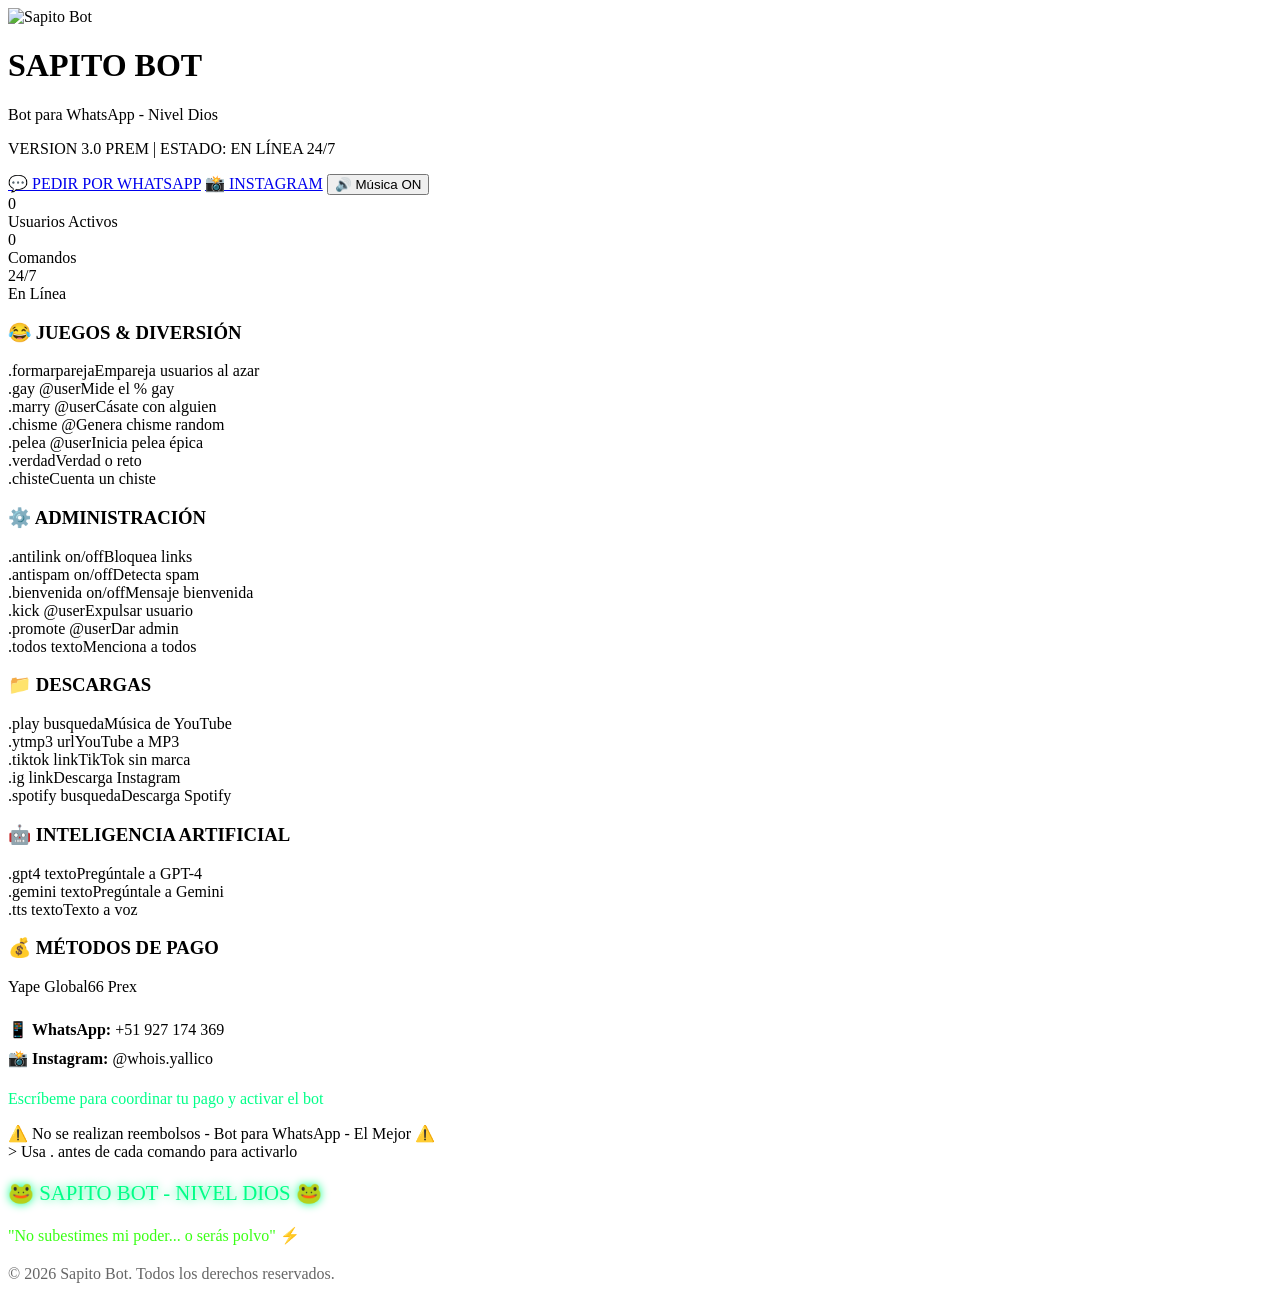
==== commit 94bd9779: "Actualizar index.html" ====
--- a/index.html
+++ b/index.html
@@ -4,257 +4,31 @@
     <meta charset="UTF-8">
     <meta name="viewport" content="width=device-width, initial-scale=1.0">
     <title>Sapito Bot - Bot para WhatsApp | Nivel Dios</title>
-    <style>
-        * {
-            margin: 0;
-            padding: 0;
-            box-sizing: border-box;
-        }
-
-        body {
-            font-family: 'Arial Black', 'Helvetica', sans-serif;
-            background: #0a0a0a;
-            color: #fff;
-            overflow-x: hidden;
-        }
-
-        .bg-grid {
-            position: fixed;
-            top: 0;
-            left: 0;
-            width: 100%;
-            height: 100%;
-            background: 
-                linear-gradient(90deg, rgba(0,255,136,0.03) 1px, transparent 1px),
-                linear-gradient(rgba(0,255,136,0.03) 1px, transparent 1px);
-            background-size: 50px 50px;
-            z-index: -1;
-            animation: gridMove 20s linear infinite;
-        }
-
-        @keyframes gridMove {
-            0% { transform: translate(0, 0); }
-            100% { transform: translate(50px, 50px); }
-        }
-
-        .container {
-            max-width: 1400px;
-            margin: 0 auto;
-            padding: 20px;
-            position: relative;
-            z-index: 1;
-        }
-
-        header {
-            text-align: center;
-            padding: 60px 20px 40px;
-        }
-
-        .logo {
-            font-size: 4rem;
-            font-weight: 900;
-            color: #00ff88;
-            text-shadow: 
-                0 0 10px #00ff88,
-                0 0 20px #00ff88,
-                0 0 40px #00ff88;
-            margin-bottom: 10px;
-            animation: glow 2s ease-in-out infinite alternate;
-        }
-
-        @keyframes glow {
-            from { text-shadow: 0 0 10px #00ff88, 0 0 20px #00ff88, 0 0 40px #00ff88; }
-            to { text-shadow: 0 0 20px #00ff88, 0 0 30px #00ff88, 0 0 60px #00ff88; }
-        }
-
-        .subtitle {
-            font-size: 1.5rem;
-            color: #00ff88;
-            margin-bottom: 10px;
-        }
-
-        .version {
-            font-size: 1rem;
-            color: #8b00ff;
-            text-shadow: 0 0 10px #8b00ff;
-            margin-bottom: 30px;
-        }
-
-        .cta-btn {
-            display: inline-block;
-            background: #8b00ff;
-            color: #fff;
-            padding: 18px 50px;
-            font-size: 1.3rem;
-            font-weight: bold;
-            text-decoration: none;
-            border-radius: 50px;
-            border: 3px solid #00ff88;
-            box-shadow: 0 0 20px rgba(0,255,136,0.5);
-            transition: all 0.3s ease;
-            margin: 20px 10px;
-        }
-
-        .cta-btn:hover {
-            transform: scale(1.05);
-            box-shadow: 0 0 40px rgba(0,255,136,0.8);
-            background: #a020f0;
-        }
-
-        .info-grid {
-            display: grid;
-            grid-template-columns: repeat(auto-fit, minmax(320px, 1fr));
-            gap: 25px;
-            margin: 60px 0;
-        }
-
-        .card {
-            background: rgba(20,20,20,0.9);
-            border: 2px solid #00ff88;
-            border-radius: 20px;
-            padding: 30px;
-            box-shadow: 0 0 20px rgba(0,255,136,0.2);
-            transition: all 0.3s ease;
-        }
-
-        .card:hover {
-            transform: translateY(-10px);
-            box-shadow: 0 0 40px rgba(0,255,136,0.4);
-        }
-
-        .card h3 {
-            color: #00ff88;
-            font-size: 1.6rem;
-            margin-bottom: 20px;
-            text-shadow: 0 0 10px #00ff88;
-            display: flex;
-            align-items: center;
-            gap: 10px;
-        }
-
-        .cmd-list {
-            max-height: 400px;
-            overflow-y: auto;
-            padding-right: 10px;
-        }
-
-        .cmd-list::-webkit-scrollbar {
-            width: 6px;
-        }
-
-        .cmd-list::-webkit-scrollbar-thumb {
-            background: #00ff88;
-            border-radius: 10px;
-        }
-
-        .cmd {
-            background: rgba(139,0,255,0.1);
-            border-left: 3px solid #8b00ff;
-            padding: 10px 15px;
-            margin: 8px 0;
-            border-radius: 5px;
-            font-family: 'Courier New', monospace;
-            font-size: 0.95rem;
-            transition: all 0.2s;
-        }
-
-        .cmd:hover {
-            background: rgba(139,0,255,0.2);
-            border-left-color: #00ff88;
-        }
-
-        .cmd-name {
-            color: #00ff88;
-            font-weight: bold;
-        }
-
-        .cmd-desc {
-            color: #aaa;
-            font-size: 0.85rem;
-            display: block;
-            margin-top: 3px;
-        }
-
-        .badge {
-            display: inline-block;
-            background: #8b00ff;
-            color: #fff;
-            padding: 8px 20px;
-            border-radius: 20px;
-            margin: 5px;
-            font-weight: bold;
-            border: 1px solid #00ff88;
-        }
-
-        .stats {
-            display: flex;
-            justify-content: center;
-            gap: 40px;
-            margin: 40px 0;
-            flex-wrap: wrap;
-        }
-
-        .stat {
-            text-align: center;
-        }
-
-        .stat-num {
-            font-size: 3rem;
-            color: #00ff88;
-            text-shadow: 0 0 20px #00ff88;
-            font-weight: 900;
-        }
-
-        .stat-label {
-            color: #aaa;
-            font-size: 1rem;
-        }
-
-        .warning {
-            background: #8b00ff;
-            color: #fff;
-            padding: 15px;
-            border-radius: 10px;
-            margin: 30px 0;
-            border: 2px solid #00ff88;
-            font-weight: bold;
-            text-align: center;
-        }
-
-        footer {
-            text-align: center;
-            padding: 40px 20px;
-            border-top: 2px solid #00ff88;
-            margin-top: 60px;
-        }
-
-        @media (max-width: 768px) {
-            .logo { font-size: 2.5rem; }
-            .subtitle { font-size: 1.1rem; }
-            .cta-btn { padding: 15px 30px; font-size: 1.1rem; }
-            .info-grid { grid-template-columns: 1fr; }
-        }
-    </style>
+    <link rel="stylesheet" href="style.css">
+    <link rel="icon" href="https://files.evogb.win/FmVWNa.jpg" type="image/jpeg">
 </head>
 <body>
     <div class="bg-grid"></div>
+    <audio id="bg-music" src="goku.mp3" loop autoplay></audio>
     
     <div class="container">
         <header>
-            <h1 class="logo">🐸 SAPITO BOT 🐸</h1>
+            <img src="https://files.evogb.win/FmVWNa.jpg" alt="Sapito Bot" class="logo-img">
+            <h1 class="logo">SAPITO BOT</h1>
             <p class="subtitle">Bot para WhatsApp - Nivel Dios</p>
-            <p class="version">VERSION 3.0 PREM | ESTADO: EN LÍNEA</p>
+            <p class="version">VERSION 3.0 PREM | ESTADO: EN LÍNEA 24/7</p>
             <a href="https://wa.me/51927174369" class="cta-btn">💬 PEDIR POR WHATSAPP</a>
             <a href="https://instagram.com/whois.yallico" class="cta-btn">📸 INSTAGRAM</a>
+            <button id="music-btn" class="music-btn">🔊 Música ON</button>
         </header>
 
         <div class="stats">
             <div class="stat">
-                <div class="stat-num">1705+</div>
+                <div class="stat-num" data-count="1705">0</div>
                 <div class="stat-label">Usuarios Activos</div>
             </div>
             <div class="stat">
-                <div class="stat-num">150+</div>
+                <div class="stat-num" data-count="150">0</div>
                 <div class="stat-label">Comandos</div>
             </div>
             <div class="stat">
@@ -269,77 +43,34 @@
                 <div class="cmd-list">
                     <div class="cmd"><span class="cmd-name">.formarpareja</span><span class="cmd-desc">Empareja usuarios al azar</span></div>
                     <div class="cmd"><span class="cmd-name">.gay @user</span><span class="cmd-desc">Mide el % gay</span></div>
-                    <div class="cmd"><span class="cmd-name">.lesbiana @user</span><span class="cmd-desc">Mide el % lesbiana</span></div>
                     <div class="cmd"><span class="cmd-name">.marry @user</span><span class="cmd-desc">Cásate con alguien</span></div>
-                    <div class="cmd"><span class="cmd-name">.divorce</span><span class="cmd-desc">Divórciate</span></div>
-                    <div class="cmd"><span class="cmd-name">.couple</span><span class="cmd-desc">Ver parejas del grupo</span></div>
                     <div class="cmd"><span class="cmd-name">.chisme @</span><span class="cmd-desc">Genera chisme random</span></div>
-                    <div class="cmd"><span class="cmd-name">.piropo @</span><span class="cmd-desc">Lanza piropo</span></div>
-                    <div class="cmd"><span class="cmd-name">.top texto</span><span class="cmd-desc">Top 10 de cualquier cosa</span></div>
                     <div class="cmd"><span class="cmd-name">.pelea @user</span><span class="cmd-desc">Inicia pelea épica</span></div>
-                    <div class="cmd"><span class="cmd-name">.cachetear @user</span><span class="cmd-desc">Cachetea a alguien</span></div>
-                    <div class="cmd"><span class="cmd-name">.abrazar @user</span><span class="cmd-desc">Abraza con cariño</span></div>
-                    <div class="cmd"><span class="cmd-name">.kiss @user</span><span class="cmd-desc">Beso romántico</span></div>
-                    <div class="cmd"><span class="cmd-name">.pregunta</span><span class="cmd-desc">Pregunta random</span></div>
                     <div class="cmd"><span class="cmd-name">.verdad</span><span class="cmd-desc">Verdad o reto</span></div>
                     <div class="cmd"><span class="cmd-name">.chiste</span><span class="cmd-desc">Cuenta un chiste</span></div>
-                    <div class="cmd"><span class="cmd-name">.facto</span><span class="cmd-desc">Tira un facto</span></div>
                 </div>
             </div>
 
             <div class="card">
                 <h3>⚙️ ADMINISTRACIÓN</h3>
                 <div class="cmd-list">
-                    <div class="cmd"><span class="cmd-name">.antilink on/off</span><span class="cmd-desc">Bloquea links de otros grupos</span></div>
-                    <div class="cmd"><span class="cmd-name">.antispam on/off</span><span class="cmd-desc">Detecta spam automático</span></div>
-                    <div class="cmd"><span class="cmd-name">.modoadmin on/off</span><span class="cmd-desc">Solo admins usan comandos</span></div>
-                    <div class="cmd"><span class="cmd-name">.bienvenida on/off</span><span class="cmd-desc">Mensaje de bienvenida</span></div>
-                    <div class="cmd"><span class="cmd-name">.antibot on/off</span><span class="cmd-desc">Bloquea otros bots</span></div>
-                    <div class="cmd"><span class="cmd-name">.nsfw on/off</span><span class="cmd-desc">Contenido +18</span></div>
-                    <div class="cmd"><span class="cmd-name">.antiprivado on/off</span><span class="cmd-desc">No responde al privado</span></div>
-                    <div class="cmd"><span class="cmd-name">.autoread on/off</span><span class="cmd-desc">Marca mensajes como leídos</span></div>
-                    <div class="cmd"><span class="cmd-name">.setwelcome</span><span class="cmd-desc">Configura bienvenida</span></div>
-                    <div class="cmd"><span class="cmd-name">.setbye</span><span class="cmd-desc">Configura despedida</span></div>
+                    <div class="cmd"><span class="cmd-name">.antilink on/off</span><span class="cmd-desc">Bloquea links</span></div>
+                    <div class="cmd"><span class="cmd-name">.antispam on/off</span><span class="cmd-desc">Detecta spam</span></div>
+                    <div class="cmd"><span class="cmd-name">.bienvenida on/off</span><span class="cmd-desc">Mensaje bienvenida</span></div>
+                    <div class="cmd"><span class="cmd-name">.kick @user</span><span class="cmd-desc">Expulsar usuario</span></div>
                     <div class="cmd"><span class="cmd-name">.promote @user</span><span class="cmd-desc">Dar admin</span></div>
-                    <div class="cmd"><span class="cmd-name">.demote @user</span><span class="cmd-desc">Quitar admin</span></div>
-                    <div class="cmd"><span class="cmd-name">.kick @user</span><span class="cmd-desc">Expulsar usuario</span></div>
-                    <div class="cmd"><span class="cmd-name">.mute @user</span><span class="cmd-desc">Silenciar usuario</span></div>
-                    <div class="cmd"><span class="cmd-name">.abrir</span><span class="cmd-desc">Abrir grupo</span></div>
-                    <div class="cmd"><span class="cmd-name">.cerrar</span><span class="cmd-desc">Cerrar grupo</span></div>
                     <div class="cmd"><span class="cmd-name">.todos texto</span><span class="cmd-desc">Menciona a todos</span></div>
-                    <div class="cmd"><span class="cmd-name">.link</span><span class="cmd-desc">Link del grupo</span></div>
                 </div>
             </div>
 
             <div class="card">
                 <h3>📁 DESCARGAS</h3>
                 <div class="cmd-list">
-                    <div class="cmd"><span class="cmd-name">.play busqueda</span><span class="cmd-desc">Descarga música de YouTube</span></div>
-                    <div class="cmd"><span class="cmd-name">.play2 busqueda</span><span class="cmd-desc">Descarga video de YouTube</span></div>
+                    <div class="cmd"><span class="cmd-name">.play busqueda</span><span class="cmd-desc">Música de YouTube</span></div>
                     <div class="cmd"><span class="cmd-name">.ytmp3 url</span><span class="cmd-desc">YouTube a MP3</span></div>
-                    <div class="cmd"><span class="cmd-name">.ytmp4 url</span><span class="cmd-desc">YouTube a MP4</span></div>
-                    <div class="cmd"><span class="cmd-name">.tiktok link</span><span class="cmd-desc">Descarga TikTok sin marca</span></div>
-                    <div class="cmd"><span class="cmd-name">.tiktoksearch busqueda</span><span class="cmd-desc">Busca en TikTok</span></div>
-                    <div class="cmd"><span class="cmd-name">.ig link</span><span class="cmd-desc">Descarga de Instagram</span></div>
-                    <div class="cmd"><span class="cmd-name">.fb link</span><span class="cmd-desc">Descarga de Facebook</span></div>
-                    <div class="cmd"><span class="cmd-name">.spotify busqueda</span><span class="cmd-desc">Descarga de Spotify</span></div>
-                    <div class="cmd"><span class="cmd-name">.mediafire link</span><span class="cmd-desc">Descarga de MediaFire</span></div>
-                    <div class="cmd"><span class="cmd-name">.yts busqueda</span><span class="cmd-desc">Busca en YouTube</span></div>
-                    <div class="cmd"><span class="cmd-name">.google busqueda</span><span class="cmd-desc">Busca en Google</span></div>
-                </div>
-            </div>
-
-            <div class="card">
-                <h3>🧩 STICKERS & MEDIA</h3>
-                <div class="cmd-list">
-                    <div class="cmd"><span class="cmd-name">.s</span><span class="cmd-desc">Convierte imagen/video a sticker</span></div>
-                    <div class="cmd"><span class="cmd-name">.wm nombre|autor</span><span class="cmd-desc">Sticker con marca de agua</span></div>
-                    <div class="cmd"><span class="cmd-name">.brat texto</span><span class="cmd-desc">Texto estilo Brat</span></div>
-                    <div class="cmd"><span class="cmd-name">.qc texto</span><span class="cmd-desc">Quote estilo iPhone</span></div>
-                    <div class="cmd"><span class="cmd-name">.emojimix 😂+🔥</span><span class="cmd-desc">Combina emojis</span></div>
-                    <div class="cmd"><span class="cmd-name">.tovid sticker</span><span class="cmd-desc">Sticker a video</span></div>
-                    <div class="cmd"><span class="cmd-name">.toimg</span><span class="cmd-desc">Sticker a imagen</span></div>
-                    <div class="cmd"><span class="cmd-name">.tomp3</span><span class="cmd-desc">Video a audio</span></div>
+                    <div class="cmd"><span class="cmd-name">.tiktok link</span><span class="cmd-desc">TikTok sin marca</span></div>
+                    <div class="cmd"><span class="cmd-name">.ig link</span><span class="cmd-desc">Descarga Instagram</span></div>
+                    <div class="cmd"><span class="cmd-name">.spotify busqueda</span><span class="cmd-desc">Descarga Spotify</span></div>
                 </div>
             </div>
 
@@ -348,35 +79,7 @@
                 <div class="cmd-list">
                     <div class="cmd"><span class="cmd-name">.gpt4 texto</span><span class="cmd-desc">Pregúntale a GPT-4</span></div>
                     <div class="cmd"><span class="cmd-name">.gemini texto</span><span class="cmd-desc">Pregúntale a Gemini</span></div>
-                    <div class="cmd"><span class="cmd-name">.claude texto</span><span class="cmd-desc">Pregúntale a Claude</span></div>
-                    <div class="cmd"><span class="cmd-name">.copilot texto</span><span class="cmd-desc">Pregúntale a Copilot</span></div>
                     <div class="cmd"><span class="cmd-name">.tts texto</span><span class="cmd-desc">Texto a voz</span></div>
-                </div>
-            </div>
-
-            <div class="card">
-                <h3>🛠️ HERRAMIENTAS</h3>
-                <div class="cmd-list">
-                    <div class="cmd"><span class="cmd-name">.hd</span><span class="cmd-desc">Mejora calidad de imagen</span></div>
-                    <div class="cmd"><span class="cmd-name">.remini</span><span class="cmd-desc">Restaura fotos antiguas</span></div>
-                    <div class="cmd"><span class="cmd-name">.upscale</span><span class="cmd-desc">Aumenta resolución</span></div>
-                    <div class="cmd"><span class="cmd-name">.tourl</span><span class="cmd-desc">Sube archivo y da link</span></div>
-                    <div class="cmd"><span class="cmd-name">.info</span><span class="cmd-desc">Info del bot</span></div>
-                    <div class="cmd"><span class="cmd-name">.ping</span><span class="cmd-desc">Ver latencia</span></div>
-                    <div class="cmd"><span class="cmd-name">.cpu</span><span class="cmd-desc">Uso de CPU</span></div>
-                    <div class="cmd"><span class="cmd-name">.ram</span><span class="cmd-desc">Uso de RAM</span></div>
-                    <div class="cmd"><span class="cmd-name">.uptime</span><span class="cmd-desc">Tiempo activo</span></div>
-                </div>
-            </div>
-
-            <div class="card">
-                <h3>🎮 FREE FIRE</h3>
-                <div class="cmd-list">
-                    <div class="cmd"><span class="cmd-name">.vs16</span><span class="cmd-desc">Lista Mixta Sur 4vs4</span></div>
-                    <div class="cmd"><span class="cmd-name">.vs18</span><span class="cmd-desc">Lista Mixta Sur 4vs4</span></div>
-                    <div class="cmd"><span class="cmd-name">.vs20</span><span class="cmd-desc">Lista Mixta Sur 4vs4</span></div>
-                    <div class="cmd"><span class="cmd-name">.vsfem16</span><span class="cmd-desc">Lista Femenina Sur</span></div>
-                    <div class="cmd"><span class="cmd-name">.vsmasc16</span><span class="cmd-desc">Lista Masculina Sur</span></div>
                 </div>
             </div>
 
@@ -404,11 +107,13 @@
             <p style="color: #00ff88; font-size: 1.3rem; text-shadow: 0 0 10px #00ff88;">
                 🐸 SAPITO BOT - NIVEL DIOS 🐸
             </p>
-            <p style="margin-top: 15px; color: #aaa;">
+            <p style="margin-top: 15px; color: #39ff14;">
                 "No subestimes mi poder... o serás polvo" ⚡
             </p>
             <p style="margin-top: 20px; color: #666;">© 2026 Sapito Bot. Todos los derechos reservados.</p>
         </footer>
     </div>
+
+    <script src="script.js"></script>
 </body>
 </html>
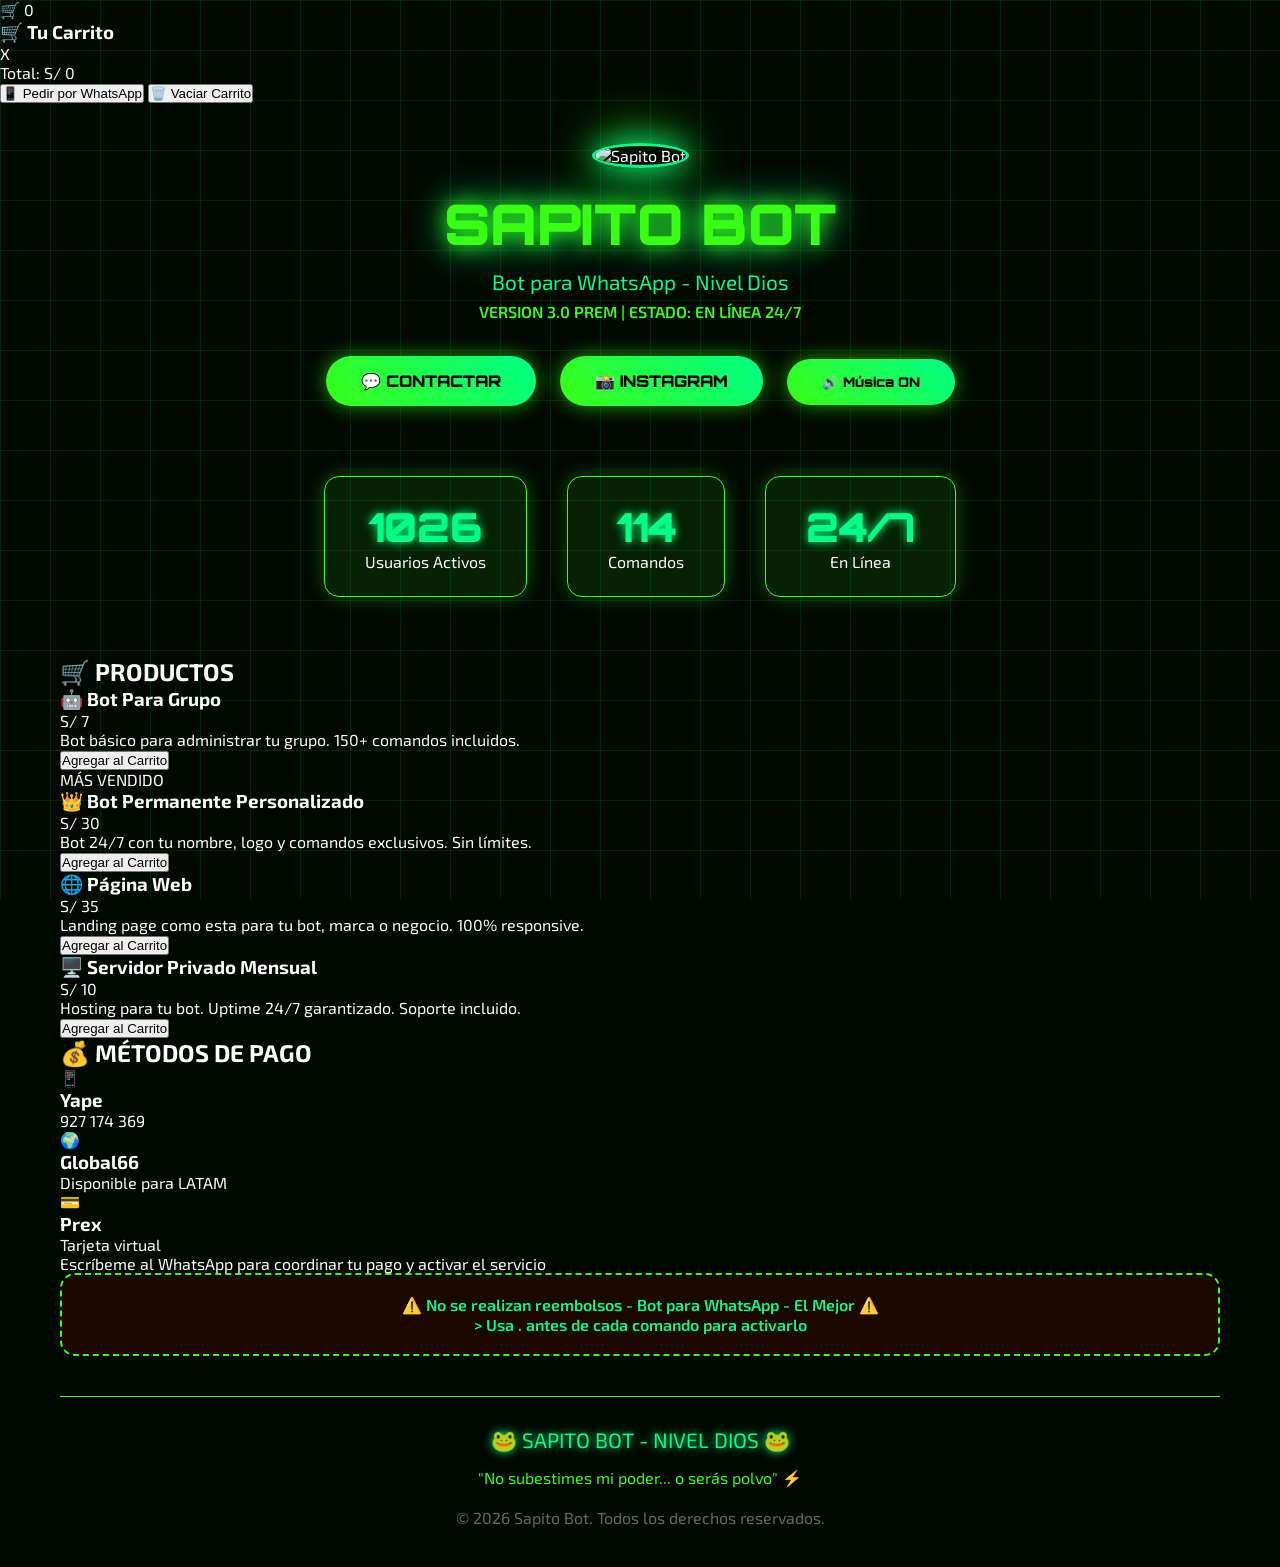
==== commit 3b55d262: "Actualizar index.html" ====
--- a/index.html
+++ b/index.html
@@ -11,13 +11,33 @@
     <div class="bg-grid"></div>
     <audio id="bg-music" src="goku.mp3" loop autoplay></audio>
     
+    <!-- BOTON CARRITO -->
+    <div class="cart-icon" onclick="toggleCart()">
+        🛒 <span id="cart-count">0</span>
+    </div>
+
+    <!-- CARRITO LATERAL -->
+    <div id="cart" class="cart">
+        <div class="cart-header">
+            <h3>🛒 Tu Carrito</h3>
+            <span class="close-cart" onclick="toggleCart()">X</span>
+        </div>
+        <div id="cart-items" class="cart-items"></div>
+        <div class="cart-footer">
+            <p class="cart-total">Total: S/ <span id="cart-total">0</span></p>
+            <button class="checkout-btn" onclick="sendWhatsApp()">📱 Pedir por WhatsApp</button>
+            <button class="clear-btn" onclick="clearCart()">🗑️ Vaciar Carrito</button>
+        </div>
+    </div>
+    <div id="cart-overlay" class="cart-overlay" onclick="toggleCart()"></div>
+
     <div class="container">
         <header>
             <img src="https://files.evogb.win/FmVWNa.jpg" alt="Sapito Bot" class="logo-img">
             <h1 class="logo">SAPITO BOT</h1>
             <p class="subtitle">Bot para WhatsApp - Nivel Dios</p>
             <p class="version">VERSION 3.0 PREM | ESTADO: EN LÍNEA 24/7</p>
-            <a href="https://wa.me/51927174369" class="cta-btn">💬 PEDIR POR WHATSAPP</a>
+            <a href="https://wa.me/51927174369" class="cta-btn">💬 CONTACTAR</a>
             <a href="https://instagram.com/whois.yallico" class="cta-btn">📸 INSTAGRAM</a>
             <button id="music-btn" class="music-btn">🔊 Música ON</button>
         </header>
@@ -37,66 +57,54 @@
             </div>
         </div>
 
-        <div class="info-grid">
-            <div class="card">
-                <h3>😂 JUEGOS & DIVERSIÓN</h3>
-                <div class="cmd-list">
-                    <div class="cmd"><span class="cmd-name">.formarpareja</span><span class="cmd-desc">Empareja usuarios al azar</span></div>
-                    <div class="cmd"><span class="cmd-name">.gay @user</span><span class="cmd-desc">Mide el % gay</span></div>
-                    <div class="cmd"><span class="cmd-name">.marry @user</span><span class="cmd-desc">Cásate con alguien</span></div>
-                    <div class="cmd"><span class="cmd-name">.chisme @</span><span class="cmd-desc">Genera chisme random</span></div>
-                    <div class="cmd"><span class="cmd-name">.pelea @user</span><span class="cmd-desc">Inicia pelea épica</span></div>
-                    <div class="cmd"><span class="cmd-name">.verdad</span><span class="cmd-desc">Verdad o reto</span></div>
-                    <div class="cmd"><span class="cmd-name">.chiste</span><span class="cmd-desc">Cuenta un chiste</span></div>
-                </div>
+        <h2 class="section-title">🛒 PRODUCTOS</h2>
+        <div class="products-grid">
+            <div class="product-card">
+                <h3>🤖 Bot Para Grupo</h3>
+                <p class="price">S/ 7</p>
+                <p class="desc">Bot básico para administrar tu grupo. 150+ comandos incluidos.</p>
+                <button class="add-cart-btn" onclick="addToCart('Bot Para Grupo', 7)">Agregar al Carrito</button>
             </div>
-
-            <div class="card">
-                <h3>⚙️ ADMINISTRACIÓN</h3>
-                <div class="cmd-list">
-                    <div class="cmd"><span class="cmd-name">.antilink on/off</span><span class="cmd-desc">Bloquea links</span></div>
-                    <div class="cmd"><span class="cmd-name">.antispam on/off</span><span class="cmd-desc">Detecta spam</span></div>
-                    <div class="cmd"><span class="cmd-name">.bienvenida on/off</span><span class="cmd-desc">Mensaje bienvenida</span></div>
-                    <div class="cmd"><span class="cmd-name">.kick @user</span><span class="cmd-desc">Expulsar usuario</span></div>
-                    <div class="cmd"><span class="cmd-name">.promote @user</span><span class="cmd-desc">Dar admin</span></div>
-                    <div class="cmd"><span class="cmd-name">.todos texto</span><span class="cmd-desc">Menciona a todos</span></div>
-                </div>
+            <div class="product-card featured">
+                <span class="tag">MÁS VENDIDO</span>
+                <h3>👑 Bot Permanente Personalizado</h3>
+                <p class="price">S/ 30</p>
+                <p class="desc">Bot 24/7 con tu nombre, logo y comandos exclusivos. Sin límites.</p>
+                <button class="add-cart-btn" onclick="addToCart('Bot Permanente Personalizado', 30)">Agregar al Carrito</button>
             </div>
-
-            <div class="card">
-                <h3>📁 DESCARGAS</h3>
-                <div class="cmd-list">
-                    <div class="cmd"><span class="cmd-name">.play busqueda</span><span class="cmd-desc">Música de YouTube</span></div>
-                    <div class="cmd"><span class="cmd-name">.ytmp3 url</span><span class="cmd-desc">YouTube a MP3</span></div>
-                    <div class="cmd"><span class="cmd-name">.tiktok link</span><span class="cmd-desc">TikTok sin marca</span></div>
-                    <div class="cmd"><span class="cmd-name">.ig link</span><span class="cmd-desc">Descarga Instagram</span></div>
-                    <div class="cmd"><span class="cmd-name">.spotify busqueda</span><span class="cmd-desc">Descarga Spotify</span></div>
-                </div>
+            <div class="product-card">
+                <h3>🌐 Página Web</h3>
+                <p class="price">S/ 35</p>
+                <p class="desc">Landing page como esta para tu bot, marca o negocio. 100% responsive.</p>
+                <button class="add-cart-btn" onclick="addToCart('Página Web', 35)">Agregar al Carrito</button>
             </div>
-
-            <div class="card">
-                <h3>🤖 INTELIGENCIA ARTIFICIAL</h3>
-                <div class="cmd-list">
-                    <div class="cmd"><span class="cmd-name">.gpt4 texto</span><span class="cmd-desc">Pregúntale a GPT-4</span></div>
-                    <div class="cmd"><span class="cmd-name">.gemini texto</span><span class="cmd-desc">Pregúntale a Gemini</span></div>
-                    <div class="cmd"><span class="cmd-name">.tts texto</span><span class="cmd-desc">Texto a voz</span></div>
-                </div>
-            </div>
-
-            <div class="card">
-                <h3>💰 MÉTODOS DE PAGO</h3>
-                <div>
-                    <span class="badge">Yape</span>
-                    <span class="badge">Global66</span>
-                    <span class="badge">Prex</span>
-                </div>
-                <p style="margin-top: 20px; line-height: 1.8;">
-                    📱 <strong>WhatsApp:</strong> +51 927 174 369<br>
-                    📸 <strong>Instagram:</strong> @whois.yallico
-                </p>
-                <p style="margin-top: 15px; color: #00ff88;">Escríbeme para coordinar tu pago y activar el bot</p>
+            <div class="product-card">
+                <h3>🖥️ Servidor Privado Mensual</h3>
+                <p class="price">S/ 10</p>
+                <p class="desc">Hosting para tu bot. Uptime 24/7 garantizado. Soporte incluido.</p>
+                <button class="add-cart-btn" onclick="addToCart('Servidor Privado Mensual', 10)">Agregar al Carrito</button>
             </div>
         </div>
+
+        <h2 class="section-title">💰 MÉTODOS DE PAGO</h2>
+        <div class="payments-grid">
+            <div class="payment-card">
+                <div class="payment-icon">📱</div>
+                <h3>Yape</h3>
+                <p>927 174 369</p>
+            </div>
+            <div class="payment-card">
+                <div class="payment-icon">🌍</div>
+                <h3>Global66</h3>
+                <p>Disponible para LATAM</p>
+            </div>
+            <div class="payment-card">
+                <div class="payment-icon">💳</div>
+                <h3>Prex</h3>
+                <p>Tarjeta virtual</p>
+            </div>
+        </div>
+        <p class="contact-pay">Escríbeme al WhatsApp para coordinar tu pago y activar el servicio</p>
 
         <div class="warning">
             ⚠️ No se realizan reembolsos - Bot para WhatsApp - El Mejor ⚠️<br>
--- a/style.css
+++ b/style.css
@@ -0,0 +1,149 @@
+@import url('https://fonts.googleapis.com/css2?family=Orbitron:wght@400;700;900&family=Exo+2:wght@300;400;600&display=swap');
+
+* { margin: 0; padding: 0; box-sizing: border-box; }
+
+body {
+    font-family: 'Exo 2', sans-serif;
+    background: #000900;
+    color: #fff;
+    overflow-x: hidden;
+}
+
+.bg-grid {
+    position: fixed;
+    top: 0; left: 0;
+    width: 100%; height: 100%;
+    background-image: 
+        linear-gradient(rgba(57, 255, 20, 0.1) 1px, transparent 1px),
+        linear-gradient(90deg, rgba(0, 255, 136, 0.1) 1px, transparent 1px);
+    background-size: 50px 50px;
+    animation: gridMove 15s linear infinite;
+    z-index: -1;
+}
+
+@keyframes gridMove { 100% { transform: translateY(50px); } }
+
+.container { max-width: 1200px; margin: 0 auto; padding: 40px 20px; }
+
+header { text-align: center; margin-bottom: 60px; animation: fadeInDown 1s ease; }
+
+.logo-img {
+    width: 140px; height: 140px;
+    border-radius: 50%;
+    border: 3px solid #00ff88;
+    box-shadow: 0 0 30px #00ff88, 0 0 60px #39ff14;
+    margin-bottom: 20px;
+    animation: pulse 2s infinite;
+}
+
+@keyframes pulse {
+    0%, 100% { box-shadow: 0 0 30px #00ff88; }
+    50% { box-shadow: 0 0 60px #39ff14; }
+}
+
+.logo {
+    font-family: 'Orbitron', sans-serif;
+    font-size: 3.5rem; font-weight: 900;
+    color: #39ff14;
+    text-shadow: 0 0 20px #39ff14, 0 0 40px #00ff88;
+    margin-bottom: 10px;
+}
+
+.subtitle { font-size: 1.3rem; color: #00ff88; margin-bottom: 8px; }
+.version { color: #39ff14; font-weight: 600; margin-bottom: 25px; }
+
+.cta-btn, .music-btn {
+    display: inline-block;
+    padding: 15px 35px; margin: 10px;
+    background: linear-gradient(45deg, #39ff14, #00ff88);
+    color: #000;
+    text-decoration: none;
+    font-weight: 900;
+    border-radius: 50px;
+    box-shadow: 0 0 20px rgba(57, 255, 20, 0.6);
+    transition: all 0.3s ease;
+    font-family: 'Orbitron', sans-serif;
+    border: none; cursor: pointer;
+}
+
+.cta-btn:hover, .music-btn:hover {
+    transform: translateY(-3px) scale(1.05);
+    box-shadow: 0 0 40px rgba(0, 255, 136, 0.9);
+}
+
+.stats {
+    display: flex; justify-content: center; gap: 40px;
+    margin-bottom: 60px; flex-wrap: wrap;
+}
+
+.stat {
+    text-align: center; padding: 25px 40px;
+    background: rgba(57, 255, 20, 0.1);
+    border: 1px solid #39ff14;
+    border-radius: 15px;
+    box-shadow: 0 0 20px rgba(57, 255, 20, 0.3);
+}
+
+.stat-num {
+    font-family: 'Orbitron', sans-serif;
+    font-size: 2.5rem; font-weight: 900;
+    color: #00ff88; text-shadow: 0 0 10px #00ff88;
+}
+
+.info-grid {
+    display: grid;
+    grid-template-columns: repeat(auto-fit, minmax(350px, 1fr));
+    gap: 30px; margin-bottom: 40px;
+}
+
+.card {
+    background: rgba(0, 40, 10, 0.6);
+    border: 1px solid #39ff14;
+    border-radius: 20px; padding: 25px;
+    backdrop-filter: blur(10px);
+    box-shadow: 0 0 30px rgba(57, 255, 20, 0.2);
+    transition: all 0.3s ease;
+}
+
+.card:hover {
+    transform: translateY(-5px);
+    box-shadow: 0 0 40px rgba(0, 255, 136, 0.5);
+    border-color: #00ff88;
+}
+
+.card h3 {
+    font-family: 'Orbitron', sans-serif;
+    color: #00ff88; margin-bottom: 20px;
+    text-shadow: 0 0 10px #00ff88;
+}
+
+.cmd {
+    display: flex; justify-content: space-between; gap: 15px;
+    padding: 10px; background: rgba(0, 0, 0, 0.4);
+    border-radius: 8px; border-left: 3px solid #39ff14;
+    margin-bottom: 12px;
+}
+
+.cmd-name { font-family: 'Orbitron', sans-serif; color: #39ff14; font-weight: 600; }
+.cmd-desc { color: #ccc; font-size: 0.9rem; }
+
+.badge {
+    display: inline-block; padding: 8px 15px; margin: 5px;
+    background: linear-gradient(45deg, #39ff14, #00ff88);
+    border-radius: 20px; font-weight: 700; color: #000;
+}
+
+.warning {
+    text-align: center; padding: 20px;
+    background: rgba(255, 0, 0, 0.1);
+    border: 2px dashed #39ff14;
+    border-radius: 15px; color: #00ff88;
+    margin-bottom: 40px; font-weight: 600;
+}
+
+footer { text-align: center; padding-top: 30px; border-top: 1px solid #39ff14; }
+
+@keyframes fadeInDown {
+    from { opacity: 0; transform: translateY(-30px); }
+    to { opacity: 1; transform: translateY(0); }
+}
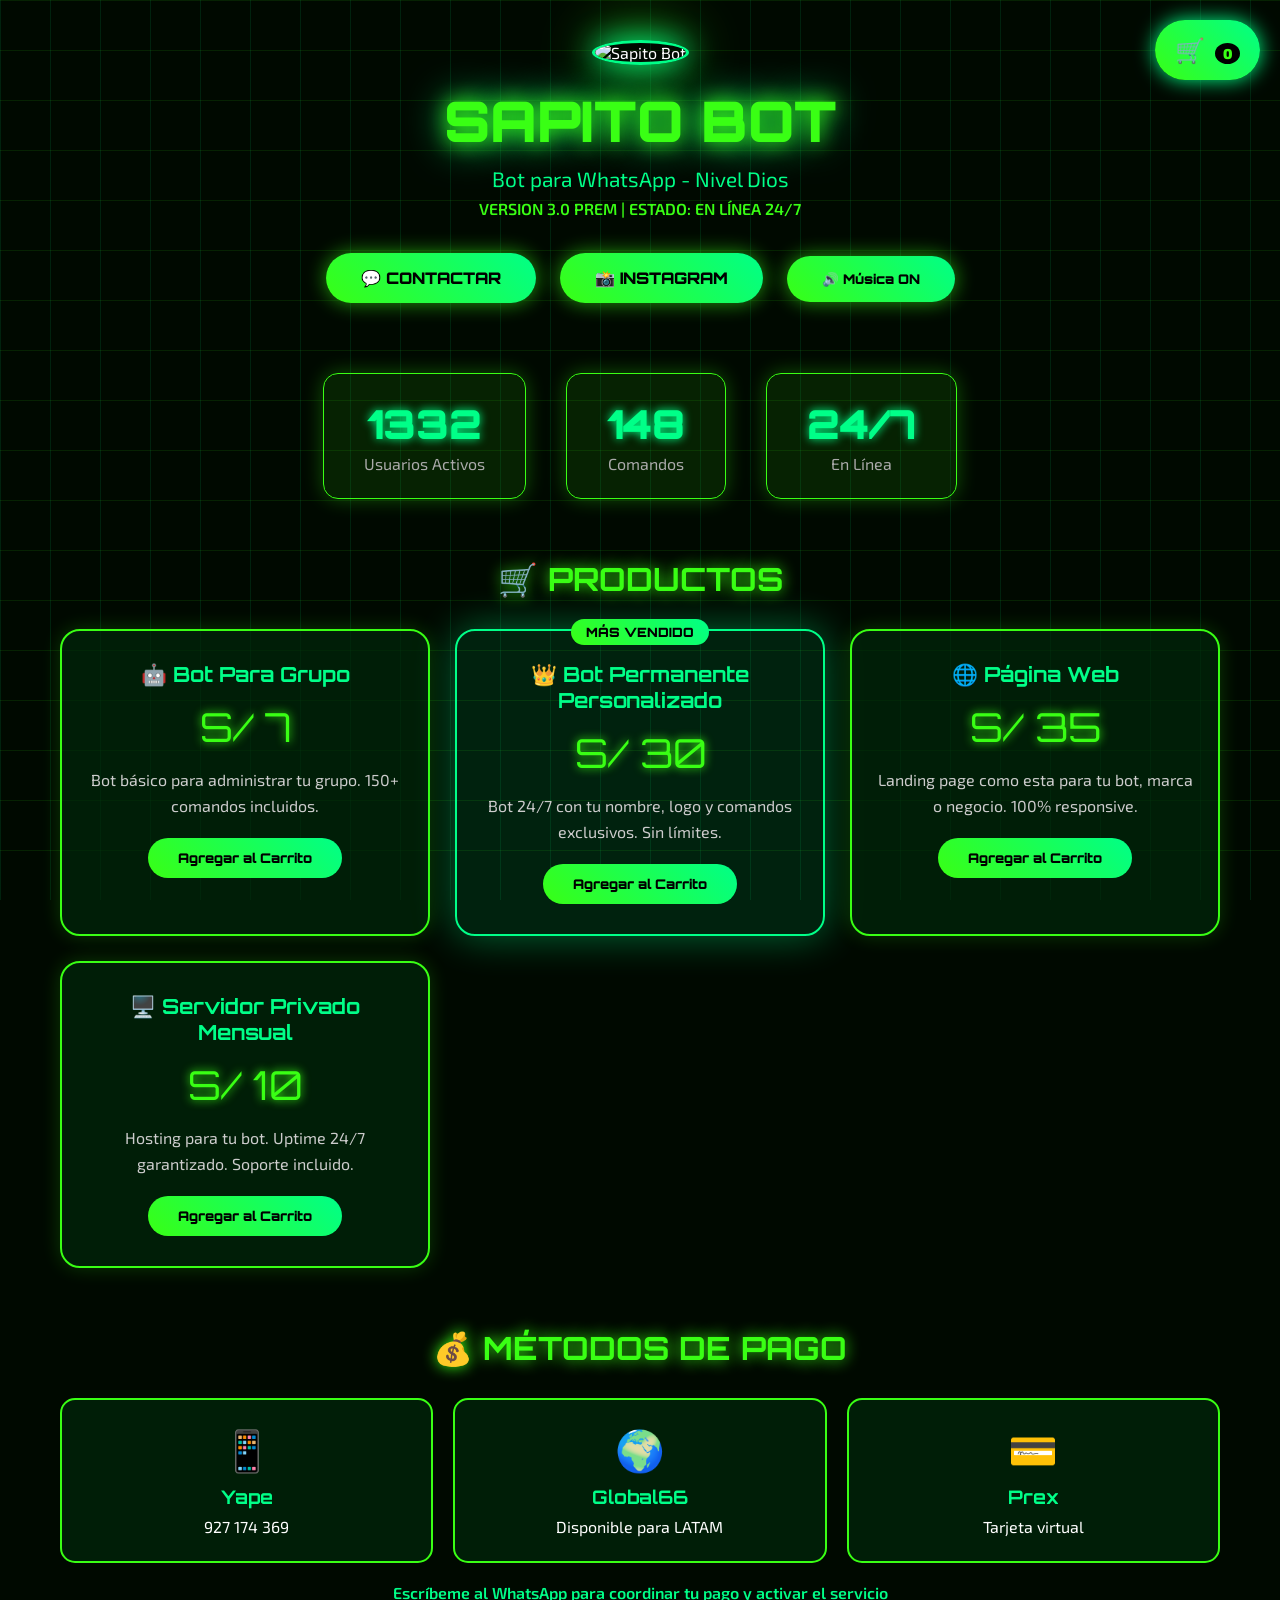
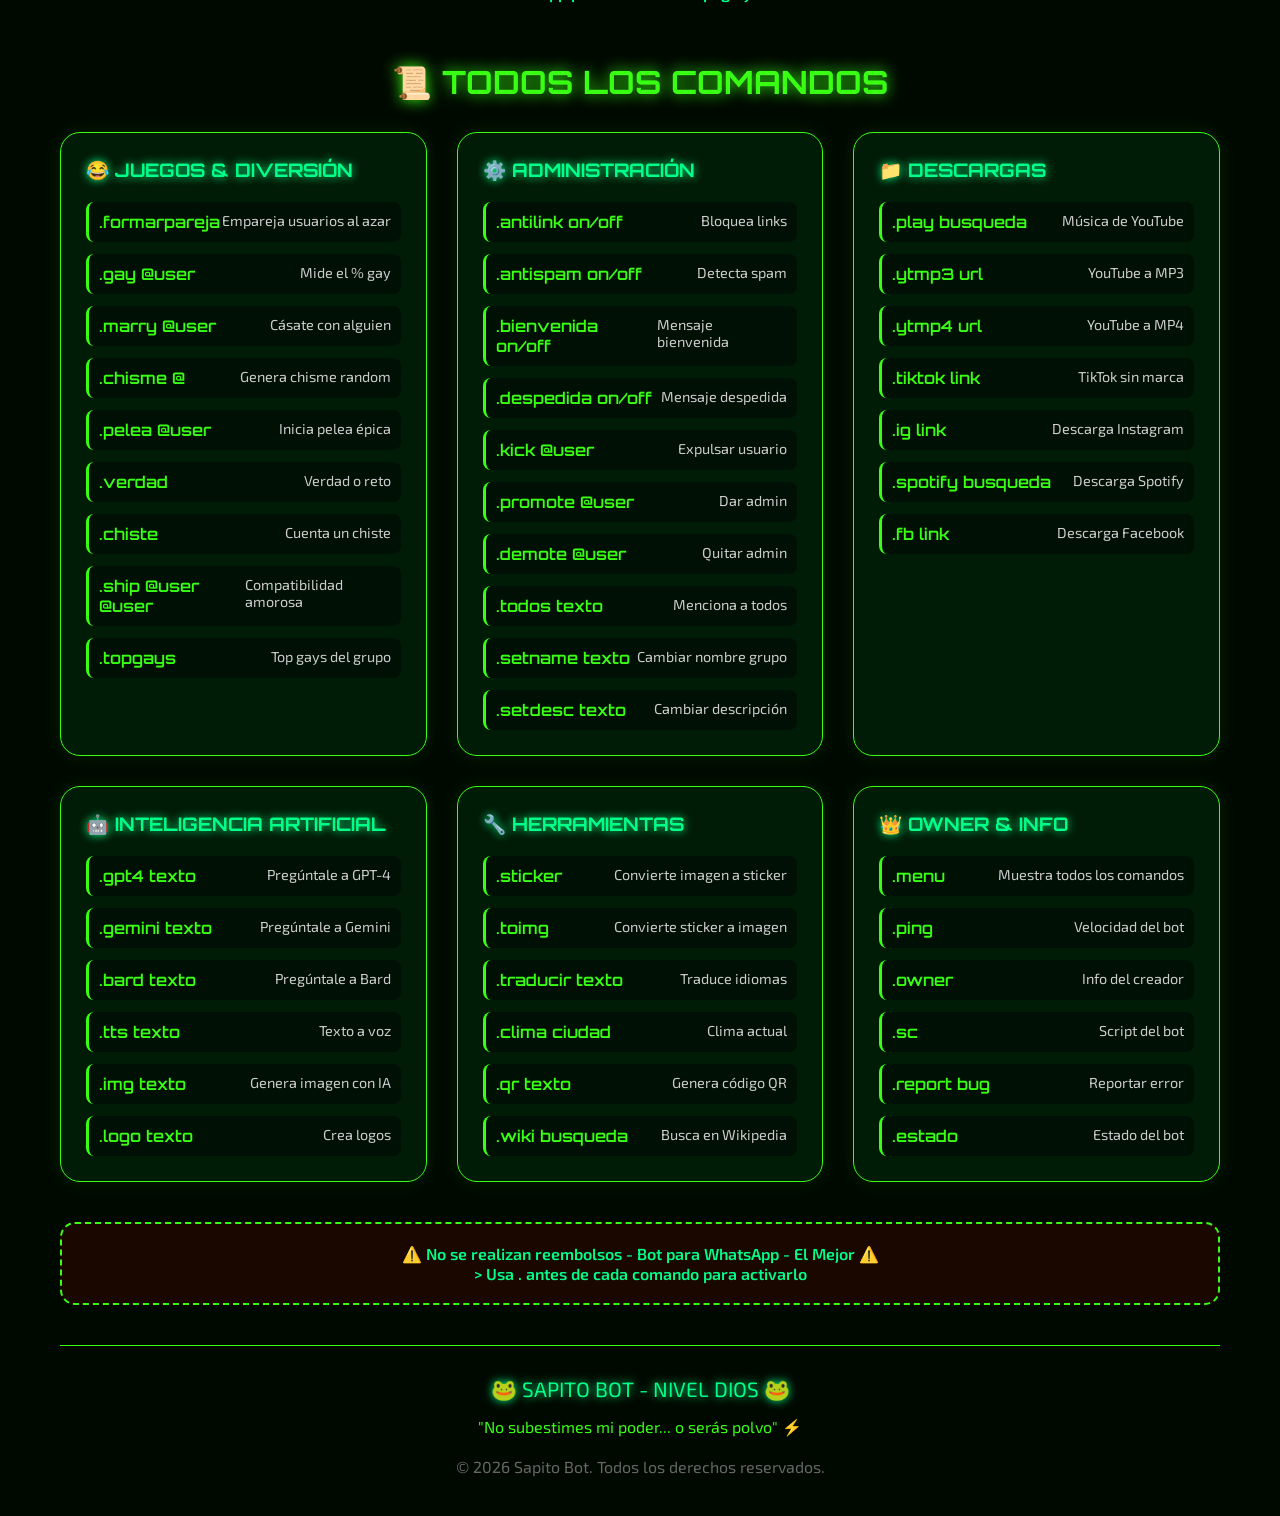
==== commit 34927d97: "Actualizar index.html" ====
--- a/index.html
+++ b/index.html
@@ -106,6 +106,89 @@
         </div>
         <p class="contact-pay">Escríbeme al WhatsApp para coordinar tu pago y activar el servicio</p>
 
+        <h2 class="section-title">📜 TODOS LOS COMANDOS</h2>
+        <div class="info-grid">
+            <div class="card">
+                <h3>😂 JUEGOS & DIVERSIÓN</h3>
+                <div class="cmd-list">
+                    <div class="cmd"><span class="cmd-name">.formarpareja</span><span class="cmd-desc">Empareja usuarios al azar</span></div>
+                    <div class="cmd"><span class="cmd-name">.gay @user</span><span class="cmd-desc">Mide el % gay</span></div>
+                    <div class="cmd"><span class="cmd-name">.marry @user</span><span class="cmd-desc">Cásate con alguien</span></div>
+                    <div class="cmd"><span class="cmd-name">.chisme @</span><span class="cmd-desc">Genera chisme random</span></div>
+                    <div class="cmd"><span class="cmd-name">.pelea @user</span><span class="cmd-desc">Inicia pelea épica</span></div>
+                    <div class="cmd"><span class="cmd-name">.verdad</span><span class="cmd-desc">Verdad o reto</span></div>
+                    <div class="cmd"><span class="cmd-name">.chiste</span><span class="cmd-desc">Cuenta un chiste</span></div>
+                    <div class="cmd"><span class="cmd-name">.ship @user @user</span><span class="cmd-desc">Compatibilidad amorosa</span></div>
+                    <div class="cmd"><span class="cmd-name">.topgays</span><span class="cmd-desc">Top gays del grupo</span></div>
+                </div>
+            </div>
+
+            <div class="card">
+                <h3>⚙️ ADMINISTRACIÓN</h3>
+                <div class="cmd-list">
+                    <div class="cmd"><span class="cmd-name">.antilink on/off</span><span class="cmd-desc">Bloquea links</span></div>
+                    <div class="cmd"><span class="cmd-name">.antispam on/off</span><span class="cmd-desc">Detecta spam</span></div>
+                    <div class="cmd"><span class="cmd-name">.bienvenida on/off</span><span class="cmd-desc">Mensaje bienvenida</span></div>
+                    <div class="cmd"><span class="cmd-name">.despedida on/off</span><span class="cmd-desc">Mensaje despedida</span></div>
+                    <div class="cmd"><span class="cmd-name">.kick @user</span><span class="cmd-desc">Expulsar usuario</span></div>
+                    <div class="cmd"><span class="cmd-name">.promote @user</span><span class="cmd-desc">Dar admin</span></div>
+                    <div class="cmd"><span class="cmd-name">.demote @user</span><span class="cmd-desc">Quitar admin</span></div>
+                    <div class="cmd"><span class="cmd-name">.todos texto</span><span class="cmd-desc">Menciona a todos</span></div>
+                    <div class="cmd"><span class="cmd-name">.setname texto</span><span class="cmd-desc">Cambiar nombre grupo</span></div>
+                    <div class="cmd"><span class="cmd-name">.setdesc texto</span><span class="cmd-desc">Cambiar descripción</span></div>
+                </div>
+            </div>
+
+            <div class="card">
+                <h3>📁 DESCARGAS</h3>
+                <div class="cmd-list">
+                    <div class="cmd"><span class="cmd-name">.play busqueda</span><span class="cmd-desc">Música de YouTube</span></div>
+                    <div class="cmd"><span class="cmd-name">.ytmp3 url</span><span class="cmd-desc">YouTube a MP3</span></div>
+                    <div class="cmd"><span class="cmd-name">.ytmp4 url</span><span class="cmd-desc">YouTube a MP4</span></div>
+                    <div class="cmd"><span class="cmd-name">.tiktok link</span><span class="cmd-desc">TikTok sin marca</span></div>
+                    <div class="cmd"><span class="cmd-name">.ig link</span><span class="cmd-desc">Descarga Instagram</span></div>
+                    <div class="cmd"><span class="cmd-name">.spotify busqueda</span><span class="cmd-desc">Descarga Spotify</span></div>
+                    <div class="cmd"><span class="cmd-name">.fb link</span><span class="cmd-desc">Descarga Facebook</span></div>
+                </div>
+            </div>
+
+            <div class="card">
+                <h3>🤖 INTELIGENCIA ARTIFICIAL</h3>
+                <div class="cmd-list">
+                    <div class="cmd"><span class="cmd-name">.gpt4 texto</span><span class="cmd-desc">Pregúntale a GPT-4</span></div>
+                    <div class="cmd"><span class="cmd-name">.gemini texto</span><span class="cmd-desc">Pregúntale a Gemini</span></div>
+                    <div class="cmd"><span class="cmd-name">.bard texto</span><span class="cmd-desc">Pregúntale a Bard</span></div>
+                    <div class="cmd"><span class="cmd-name">.tts texto</span><span class="cmd-desc">Texto a voz</span></div>
+                    <div class="cmd"><span class="cmd-name">.img texto</span><span class="cmd-desc">Genera imagen con IA</span></div>
+                    <div class="cmd"><span class="cmd-name">.logo texto</span><span class="cmd-desc">Crea logos</span></div>
+                </div>
+            </div>
+
+            <div class="card">
+                <h3>🔧 HERRAMIENTAS</h3>
+                <div class="cmd-list">
+                    <div class="cmd"><span class="cmd-name">.sticker</span><span class="cmd-desc">Convierte imagen a sticker</span></div>
+                    <div class="cmd"><span class="cmd-name">.toimg</span><span class="cmd-desc">Convierte sticker a imagen</span></div>
+                    <div class="cmd"><span class="cmd-name">.traducir texto</span><span class="cmd-desc">Traduce idiomas</span></div>
+                    <div class="cmd"><span class="cmd-name">.clima ciudad</span><span class="cmd-desc">Clima actual</span></div>
+                    <div class="cmd"><span class="cmd-name">.qr texto</span><span class="cmd-desc">Genera código QR</span></div>
+                    <div class="cmd"><span class="cmd-name">.wiki busqueda</span><span class="cmd-desc">Busca en Wikipedia</span></div>
+                </div>
+            </div>
+
+            <div class="card">
+                <h3>👑 OWNER & INFO</h3>
+                <div class="cmd-list">
+                    <div class="cmd"><span class="cmd-name">.menu</span><span class="cmd-desc">Muestra todos los comandos</span></div>
+                    <div class="cmd"><span class="cmd-name">.ping</span><span class="cmd-desc">Velocidad del bot</span></div>
+                    <div class="cmd"><span class="cmd-name">.owner</span><span class="cmd-desc">Info del creador</span></div>
+                    <div class="cmd"><span class="cmd-name">.sc</span><span class="cmd-desc">Script del bot</span></div>
+                    <div class="cmd"><span class="cmd-name">.report bug</span><span class="cmd-desc">Reportar error</span></div>
+                    <div class="cmd"><span class="cmd-name">.estado</span><span class="cmd-desc">Estado del bot</span></div>
+                </div>
+            </div>
+        </div>
+
         <div class="warning">
             ⚠️ No se realizan reembolsos - Bot para WhatsApp - El Mejor ⚠️<br>
             > Usa . antes de cada comando para activarlo
--- a/style.css
+++ b/style.css
@@ -1,6 +1,10 @@
 @import url('https://fonts.googleapis.com/css2?family=Orbitron:wght@400;700;900&family=Exo+2:wght@300;400;600&display=swap');
 
-* { margin: 0; padding: 0; box-sizing: border-box; }
+* { 
+    margin: 0; 
+    padding: 0; 
+    box-sizing: border-box; 
+}
 
 body {
     font-family: 'Exo 2', sans-serif;
@@ -9,10 +13,13 @@
     overflow-x: hidden;
 }
 
+/* FONDO GRID MATRIX */
 .bg-grid {
-    position: fixed;
-    top: 0; left: 0;
-    width: 100%; height: 100%;
+    position: fixed; 
+    top: 0; 
+    left: 0;
+    width: 100%; 
+    height: 100%;
     background-image: 
         linear-gradient(rgba(57, 255, 20, 0.1) 1px, transparent 1px),
         linear-gradient(90deg, rgba(0, 255, 136, 0.1) 1px, transparent 1px);
@@ -20,22 +27,33 @@
     animation: gridMove 15s linear infinite;
     z-index: -1;
 }
-
-@keyframes gridMove { 100% { transform: translateY(50px); } }
-
-.container { max-width: 1200px; margin: 0 auto; padding: 40px 20px; }
-
-header { text-align: center; margin-bottom: 60px; animation: fadeInDown 1s ease; }
+@keyframes gridMove { 
+    100% { transform: translateY(50px); } 
+}
+
+.container { 
+    max-width: 1200px; 
+    margin: 0 auto; 
+    padding: 40px 20px; 
+}
+
+/* HEADER */
+header { 
+    text-align: center; 
+    margin-bottom: 60px; 
+    animation: fadeInDown 1s ease; 
+}
 
 .logo-img {
-    width: 140px; height: 140px;
+    width: 140px; 
+    height: 140px;
     border-radius: 50%;
     border: 3px solid #00ff88;
     box-shadow: 0 0 30px #00ff88, 0 0 60px #39ff14;
     margin-bottom: 20px;
     animation: pulse 2s infinite;
-}
-
+    object-fit: cover;
+}
 @keyframes pulse {
     0%, 100% { box-shadow: 0 0 30px #00ff88; }
     50% { box-shadow: 0 0 60px #39ff14; }
@@ -43,18 +61,29 @@
 
 .logo {
     font-family: 'Orbitron', sans-serif;
-    font-size: 3.5rem; font-weight: 900;
+    font-size: 3.5rem; 
+    font-weight: 900;
     color: #39ff14;
     text-shadow: 0 0 20px #39ff14, 0 0 40px #00ff88;
     margin-bottom: 10px;
 }
 
-.subtitle { font-size: 1.3rem; color: #00ff88; margin-bottom: 8px; }
-.version { color: #39ff14; font-weight: 600; margin-bottom: 25px; }
+.subtitle { 
+    font-size: 1.3rem; 
+    color: #00ff88; 
+    margin-bottom: 8px; 
+}
+
+.version { 
+    color: #39ff14; 
+    font-weight: 600; 
+    margin-bottom: 25px; 
+}
 
 .cta-btn, .music-btn {
     display: inline-block;
-    padding: 15px 35px; margin: 10px;
+    padding: 15px 35px; 
+    margin: 10px;
     background: linear-gradient(45deg, #39ff14, #00ff88);
     color: #000;
     text-decoration: none;
@@ -63,87 +92,458 @@
     box-shadow: 0 0 20px rgba(57, 255, 20, 0.6);
     transition: all 0.3s ease;
     font-family: 'Orbitron', sans-serif;
-    border: none; cursor: pointer;
-}
-
+    border: none; 
+    cursor: pointer;
+}
 .cta-btn:hover, .music-btn:hover {
     transform: translateY(-3px) scale(1.05);
     box-shadow: 0 0 40px rgba(0, 255, 136, 0.9);
 }
 
+/* STATS */
 .stats {
-    display: flex; justify-content: center; gap: 40px;
-    margin-bottom: 60px; flex-wrap: wrap;
+    display: flex; 
+    justify-content: center; 
+    gap: 40px;
+    margin-bottom: 60px; 
+    flex-wrap: wrap;
 }
 
 .stat {
-    text-align: center; padding: 25px 40px;
+    text-align: center; 
+    padding: 25px 40px;
     background: rgba(57, 255, 20, 0.1);
     border: 1px solid #39ff14;
     border-radius: 15px;
     box-shadow: 0 0 20px rgba(57, 255, 20, 0.3);
+    transition: all 0.3s ease;
+}
+.stat:hover {
+    transform: translateY(-5px);
+    box-shadow: 0 0 30px rgba(0, 255, 136, 0.5);
 }
 
 .stat-num {
     font-family: 'Orbitron', sans-serif;
-    font-size: 2.5rem; font-weight: 900;
-    color: #00ff88; text-shadow: 0 0 10px #00ff88;
-}
-
+    font-size: 2.5rem; 
+    font-weight: 900;
+    color: #00ff88; 
+    text-shadow: 0 0 10px #00ff88;
+}
+
+.stat-label {
+    color: #aaa;
+    margin-top: 5px;
+}
+
+.section-title {
+    text-align: center;
+    font-family: 'Orbitron', sans-serif;
+    font-size: 2rem;
+    color: #39ff14;
+    text-shadow: 0 0 15px #39ff14;
+    margin: 60px 0 30px 0;
+}
+
+/* PRODUCTOS */
+.products-grid {
+    display: grid;
+    grid-template-columns: repeat(auto-fit, minmax(280px, 1fr));
+    gap: 25px;
+    margin-bottom: 40px;
+}
+
+.product-card {
+    background: rgba(0, 40, 10, 0.7);
+    border: 2px solid #39ff14;
+    border-radius: 20px;
+    padding: 30px 25px;
+    text-align: center;
+    position: relative;
+    box-shadow: 0 0 20px rgba(57, 255, 20, 0.2);
+    transition: all 0.3s ease;
+}
+.product-card:hover {
+    transform: translateY(-10px);
+    box-shadow: 0 0 40px rgba(0, 255, 136, 0.6);
+    border-color: #00ff88;
+}
+
+.product-card.featured {
+    border-color: #00ff88;
+    background: rgba(0, 255, 136, 0.1);
+    box-shadow: 0 0 40px rgba(0, 255, 136, 0.4);
+}
+
+.tag {
+    position: absolute; 
+    top: -12px; 
+    left: 50%;
+    transform: translateX(-50%);
+    background: linear-gradient(45deg, #39ff14, #00ff88);
+    color: #000; 
+    padding: 5px 15px;
+    border-radius: 20px; 
+    font-size: 0.8rem;
+    font-weight: 900; 
+    font-family: 'Orbitron', sans-serif;
+}
+
+.product-card h3 {
+    font-family: 'Orbitron', sans-serif;
+    color: #00ff88; 
+    margin-bottom: 15px; 
+    font-size: 1.3rem;
+}
+
+.price {
+    font-family: 'Orbitron', sans-serif;
+    font-size: 2.5rem; 
+    color: #39ff14;
+    text-shadow: 0 0 10px #39ff14; 
+    margin-bottom: 15px;
+}
+
+.desc { 
+    color: #ccc; 
+    margin-bottom: 20px; 
+    line-height: 1.6; 
+}
+
+.add-cart-btn {
+    padding: 12px 30px;
+    background: linear-gradient(45deg, #39ff14, #00ff88);
+    color: #000; 
+    border: none;
+    font-weight: 900; 
+    border-radius: 50px;
+    font-family: 'Orbitron', sans-serif;
+    cursor: pointer; 
+    transition: all 0.3s ease;
+}
+.add-cart-btn:hover {
+    transform: scale(1.1);
+    box-shadow: 0 0 20px #00ff88;
+}
+
+/* MÉTODOS DE PAGO */
+.payments-grid {
+    display: grid;
+    grid-template-columns: repeat(auto-fit, minmax(220px, 1fr));
+    gap: 20px; 
+    margin-bottom: 20px;
+}
+
+.payment-card {
+    background: rgba(0, 40, 10, 0.7);
+    border: 2px solid #39ff14;
+    border-radius: 15px; 
+    padding: 25px;
+    text-align: center; 
+    transition: all 0.3s ease;
+}
+.payment-card:hover {
+    background: rgba(57, 255, 20, 0.1);
+    box-shadow: 0 0 30px rgba(0, 255, 136, 0.4);
+    transform: translateY(-5px);
+}
+
+.payment-icon { 
+    font-size: 2.5rem; 
+    margin-bottom: 10px; 
+}
+
+.payment-card h3 { 
+    color: #00ff88; 
+    font-family: 'Orbitron', sans-serif; 
+    margin-bottom: 8px; 
+}
+
+.contact-pay { 
+    text-align: center; 
+    color: #00ff88; 
+    margin-top: 15px; 
+    font-weight: 600; 
+}
+
+/* CARRITO */
+.cart-icon {
+    position: fixed; 
+    top: 20px; 
+    right: 20px;
+    background: linear-gradient(45deg, #39ff14, #00ff88);
+    color: #000; 
+    padding: 15px 20px;
+    border-radius: 50px; 
+    font-size: 1.5rem;
+    font-weight: 900; 
+    cursor: pointer; 
+    z-index: 999;
+    box-shadow: 0 0 20px #00ff88;
+    transition: all 0.3s ease;
+}
+.cart-icon:hover {
+    transform: scale(1.1);
+    box-shadow: 0 0 30px #00ff88;
+}
+.cart-icon span {
+    background: #000; 
+    color: #39ff14;
+    border-radius: 50%; 
+    padding: 2px 8px;
+    font-size: 0.9rem; 
+    margin-left: 5px;
+}
+
+.cart {
+    position: fixed; 
+    top: 0; 
+    right: -400px;
+    width: 380px; 
+    height: 100%;
+    background: #001200;
+    border-left: 2px solid #39ff14;
+    z-index: 1000; 
+    transition: right 0.3s ease;
+    display: flex; 
+    flex-direction: column;
+}
+.cart.active { right: 0; }
+
+.cart-overlay {
+    position: fixed; 
+    top: 0; 
+    left: 0;
+    width: 100%; 
+    height: 100%;
+    background: rgba(0,0,0,0.8); 
+    z-index: 999;
+    display: none;
+    backdrop-filter: blur(5px);
+}
+.cart-overlay.active { display: block; }
+
+.cart-header {
+    padding: 20px;
+    border-bottom: 1px solid #39ff14;
+    display: flex; 
+    justify-content: space-between;
+    font-family: 'Orbitron', sans-serif; 
+    color: #00ff88;
+    font-size: 1.2rem;
+}
+.close-cart { 
+    cursor: pointer; 
+    font-size: 1.5rem;
+    transition: color 0.3s;
+}
+.close-cart:hover { color: #ff0044; }
+
+.cart-items { 
+    flex: 1; 
+    overflow-y: auto; 
+    padding: 20px; 
+}
+
+.cart-item {
+    background: rgba(57, 255, 20, 0.1);
+    border: 1px solid #39ff14;
+    border-radius: 10px; 
+    padding: 15px;
+    margin-bottom: 15px;
+}
+.cart-item h4 { 
+    color: #00ff88; 
+    margin-bottom: 8px; 
+    font-family: 'Orbitron', sans-serif;
+}
+
+.cart-item-controls {
+    display: flex; 
+    align-items: center; 
+    justify-content: space-between;
+    gap: 10px;
+}
+
+.qty-controls {
+    display: flex; 
+    align-items: center; 
+    gap: 10px;
+}
+
+.qty-btn {
+    background: #39ff14; 
+    color: #000; 
+    border: none;
+    width: 30px; 
+    height: 30px; 
+    border-radius: 50%;
+    font-weight: 900; 
+    cursor: pointer;
+    transition: all 0.2s;
+}
+.qty-btn:hover {
+    background: #00ff88;
+    transform: scale(1.1);
+}
+
+.qty { 
+    color: #fff; 
+    font-weight: 700; 
+    min-width: 20px;
+    text-align: center;
+}
+
+.remove-btn {
+    background: #ff0044; 
+    color: #fff; 
+    border: none;
+    padding: 5px 10px; 
+    border-radius: 5px; 
+    cursor: pointer;
+    font-size: 0.8rem;
+    transition: all 0.3s;
+}
+.remove-btn:hover {
+    background: #ff3366;
+    transform: scale(1.05);
+}
+
+.cart-footer {
+    padding: 20px; 
+    border-top: 1px solid #39ff14;
+}
+
+.cart-total {
+    font-family: 'Orbitron', sans-serif;
+    font-size: 1.5rem; 
+    color: #39ff14;
+    margin-bottom: 15px; 
+    text-align: center;
+    text-shadow: 0 0 10px #39ff14;
+}
+
+.checkout-btn {
+    width: 100%; 
+    padding: 15px;
+    background: linear-gradient(45deg, #39ff14, #00ff88);
+    color: #000; 
+    border: none;
+    font-weight: 900; 
+    border-radius: 50px;
+    font-family: 'Orbitron', sans-serif;
+    font-size: 1.1rem; 
+    cursor: pointer;
+    transition: all 0.3s;
+    margin-bottom: 10px;
+}
+.checkout-btn:hover { 
+    box-shadow: 0 0 20px #00ff88;
+    transform: scale(1.02);
+}
+
+.clear-btn {
+    width: 100%; 
+    padding: 12px; 
+    margin-top: 10px;
+    background: transparent; 
+    border: 2px solid #ff0044;
+    color: #ff0044; 
+    border-radius: 50px;
+    font-weight: 700; 
+    cursor: pointer; 
+    font-family: 'Orbitron', sans-serif;
+    transition: all 0.3s;
+}
+.clear-btn:hover { 
+    background: #ff0044; 
+    color: #000; 
+}
+
+/* INFO GRID */
 .info-grid {
     display: grid;
     grid-template-columns: repeat(auto-fit, minmax(350px, 1fr));
-    gap: 30px; margin-bottom: 40px;
+    gap: 30px; 
+    margin-bottom: 40px;
 }
 
 .card {
     background: rgba(0, 40, 10, 0.6);
     border: 1px solid #39ff14;
-    border-radius: 20px; padding: 25px;
+    border-radius: 20px; 
+    padding: 25px;
     backdrop-filter: blur(10px);
-    box-shadow: 0 0 30px rgba(57, 255, 20, 0.2);
-    transition: all 0.3s ease;
-}
-
+    box-shadow: 0 0 20px rgba(57, 255, 20, 0.1);
+    transition: all 0.3s;
+}
 .card:hover {
     transform: translateY(-5px);
-    box-shadow: 0 0 40px rgba(0, 255, 136, 0.5);
-    border-color: #00ff88;
+    box-shadow: 0 0 30px rgba(0, 255, 136, 0.3);
 }
 
 .card h3 {
     font-family: 'Orbitron', sans-serif;
-    color: #00ff88; margin-bottom: 20px;
+    color: #00ff88; 
+    margin-bottom: 20px;
     text-shadow: 0 0 10px #00ff88;
 }
 
+.cmd-list {
+    display: flex;
+    flex-direction: column;
+    gap: 12px;
+}
+
 .cmd {
-    display: flex; justify-content: space-between; gap: 15px;
-    padding: 10px; background: rgba(0, 0, 0, 0.4);
-    border-radius: 8px; border-left: 3px solid #39ff14;
-    margin-bottom: 12px;
-}
-
-.cmd-name { font-family: 'Orbitron', sans-serif; color: #39ff14; font-weight: 600; }
-.cmd-desc { color: #ccc; font-size: 0.9rem; }
-
-.badge {
-    display: inline-block; padding: 8px 15px; margin: 5px;
-    background: linear-gradient(45deg, #39ff14, #00ff88);
-    border-radius: 20px; font-weight: 700; color: #000;
-}
-
+    display: flex; 
+    justify-content: space-between;
+    padding: 10px; 
+    background: rgba(0, 0, 0, 0.4);
+    border-radius: 8px; 
+    border-left: 3px solid #39ff14;
+}
+
+.cmd-name { 
+    font-family: 'Orbitron', sans-serif; 
+    color: #39ff14; 
+    font-weight: 600; 
+}
+
+.cmd-desc { 
+    color: #ccc; 
+    font-size: 0.9rem; 
+}
+
+/* WARNING Y FOOTER */
 .warning {
-    text-align: center; padding: 20px;
+    text-align: center; 
+    padding: 20px;
     background: rgba(255, 0, 0, 0.1);
     border: 2px dashed #39ff14;
-    border-radius: 15px; color: #00ff88;
-    margin-bottom: 40px; font-weight: 600;
-}
-
-footer { text-align: center; padding-top: 30px; border-top: 1px solid #39ff14; }
+    border-radius: 15px; 
+    color: #00ff88;
+    margin-bottom: 40px; 
+    font-weight: 600;
+}
+
+footer { 
+    text-align: center; 
+    padding-top: 30px; 
+    border-top: 1px solid #39ff14; 
+}
 
 @keyframes fadeInDown {
     from { opacity: 0; transform: translateY(-30px); }
     to { opacity: 1; transform: translateY(0); }
+}
+
+/* RESPONSIVE */
+@media (max-width: 768px) {
+    .cart { width: 100%; right: -100%; }
+    .logo { font-size: 2.5rem; }
+    .products-grid { grid-template-columns: 1fr; }
+    .stats { gap: 20px; }
+    .stat { padding: 20px 25px; }
+    .cmd { flex-direction: column; gap: 5px; }
 }
